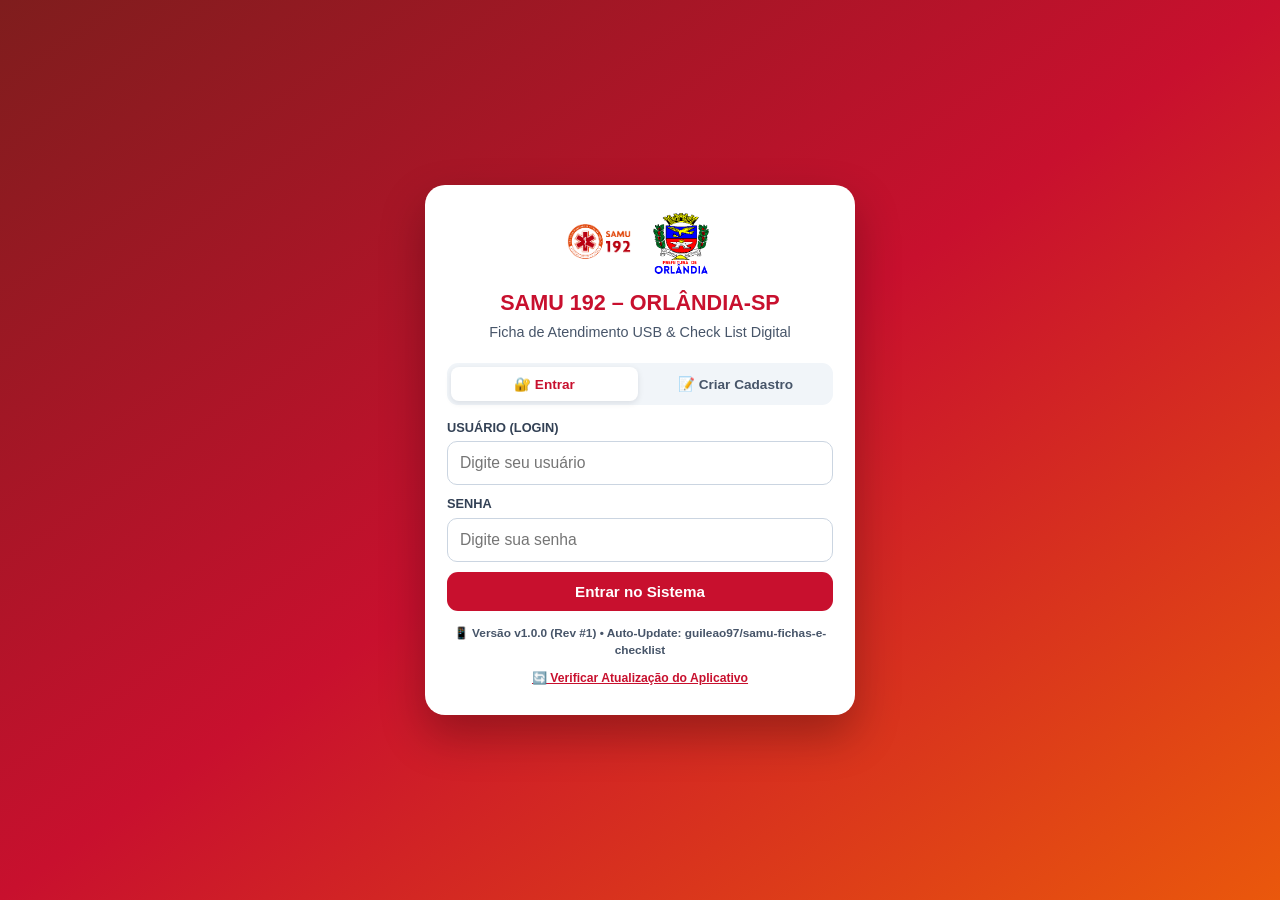
==== android-project/app/src/main/assets/www/index.html @ c596a4fa "release: SAMU 192 v1.0.3 (build 4 • ota #8)" ====
<!DOCTYPE html>
<html lang="pt-BR">
<head>
  <meta charset="UTF-8" />
  <meta name="viewport" content="width=device-width, initial-scale=1.0, viewport-fit=cover" />
  <meta name="theme-color" content="#c8102e" />
  <title>SAMU 192 – Orlândia-SP | Ficha de Atendimento & Check List</title>
  <link rel="stylesheet" href="css/styles.css" />
</head>
<body>
  <div id="toast-banner" class="toast-banner hidden"></div>

  <!-- BANNER GLOBAL DE ATUALIZAÇÃO AUTOMÁTICA DO APK VIA GITHUB (VISÍVEL NO LOGIN E DENTRO DO APP) -->
  <div id="auto-update-banner" class="hidden" style="position: sticky; top: 0; z-index: 250; background: linear-gradient(135deg, #15803d 0%, #16a34a 100%); color: #fff; padding: 10px 14px; font-size: 0.83rem; font-weight: 700; display: flex; align-items: center; justify-content: space-between; gap: 10px; flex-wrap: wrap; box-shadow: 0 4px 12px rgba(0,0,0,0.25);">
    <span id="auto-update-banner-text">🚀 Nova atualização disponível no GitHub!</span>
    <button type="button" class="btn btn-sm" id="btn-auto-update-action" style="background: #fff; color: #14532d; font-weight: 800; padding: 6px 12px;">Atualizar Agora</button>
  </div>

  <!-- ===================== TELA DE LOGIN ===================== -->
  <section id="login-screen" class="login-screen">
    <div class="login-card">
      <div class="login-logos">
        <img id="login-logo-samu" alt="SAMU 192" />
        <img id="login-logo-orlandia" alt="Prefeitura de Orlândia" />
      </div>
      <div class="login-title">
        <h1>SAMU 192 – ORLÂNDIA-SP</h1>
        <p>Ficha de Atendimento USB &amp; Check List Digital</p>
      </div>

      <div class="auth-mode-tabs">
        <button type="button" class="auth-mode-tab active" id="tab-auth-login">🔐 Entrar</button>
        <button type="button" class="auth-mode-tab" id="tab-auth-register">📝 Criar Cadastro</button>
      </div>

      <form id="login-form" autocomplete="off">
        <div class="field">
          <label for="login-user">Usuário (Login)</label>
          <input type="text" id="login-user" placeholder="Digite seu usuário" autocapitalize="none" required />
        </div>
        <div class="field">
          <label for="login-pass">Senha</label>
          <input type="password" id="login-pass" placeholder="Digite sua senha" required />
        </div>
        <button type="submit" class="btn btn-primary btn-block" id="btn-do-login">Entrar no Sistema</button>
      </form>

      <form id="register-form" class="hidden" autocomplete="off">
        <div class="field">
          <label>Sua Função no SAMU</label>
          <div class="role-pick-grid">
            <button type="button" class="role-pick-btn active" data-reg-role="enfermagem" data-reg-subrole="tecnico">🩺 Téc. Enfermagem</button>
            <button type="button" class="role-pick-btn" data-reg-role="enfermagem" data-reg-subrole="enfermeiro">👩‍⚕️ Enfermeiro(a)</button>
            <button type="button" class="role-pick-btn" data-reg-role="condutor" data-reg-subrole="condutor">🚑 Condutor Socorrista</button>
          </div>
          <input type="hidden" id="reg-role" value="enfermagem" />
          <input type="hidden" id="reg-subrole" value="tecnico" />
        </div>

        <div class="field">
          <label for="reg-name">Nome Completo (aparecerá na Ficha)</label>
          <input type="text" id="reg-name" placeholder="Ex: Ana Paula Ferreira" required />
        </div>

        <div class="grid-2">
          <div class="field">
            <label for="reg-user">Criar Login</label>
            <input type="text" id="reg-user" placeholder="Ex: ana.paula" autocapitalize="none" required />
          </div>
          <div class="field">
            <label for="reg-pass">Criar Senha</label>
            <input type="password" id="reg-pass" placeholder="Sua senha" required />
          </div>
        </div>

        <div class="field" id="reg-coren-wrap">
          <label for="reg-coren">COREN (já virá pré-preenchido nas suas fichas)</label>
          <input type="text" id="reg-coren" placeholder="Ex: COREN-SP 542.810-TE" />
        </div>

        <div class="field">
          <label for="reg-cpf">CPF</label>
          <input type="text" inputmode="numeric" id="reg-cpf" placeholder="000.000.000-00" required />
        </div>

        <button type="submit" class="btn btn-success btn-block" id="btn-do-register">📨 Enviar Cadastro p/ Aprovação do Adm</button>
        <p style="margin:8px 0 0; font-size:0.76rem; color:var(--muted); text-align:center;">
          Após enviar, o Administrador aprova na aba <strong>Aprovar</strong> do APK e seu acesso é liberado automaticamente.
        </p>
      </form>

      <div id="login-version-footer" style="margin-top: 14px; text-align: center; font-size: 0.74rem; color: var(--muted); font-weight: 700;"></div>
      <div style="margin-top: 6px; text-align: center;">
        <button type="button" id="btn-login-check-update" style="background: none; border: none; color: var(--samu-red); font-size: 0.76rem; font-weight: 800; cursor: pointer; text-decoration: underline; padding: 4px 8px;">
          🔄 Verificar Atualização do Aplicativo
        </button>
      </div>
    </div>
  </section>

  <!-- ===================== SHELL PRINCIPAL DO APP ===================== -->
  <section id="app-shell" class="app-shell hidden">
    <header class="topbar">
      <div class="topbar-brand">
        <img id="top-logo-samu" alt="SAMU" />
        <div class="topbar-user">
          <div class="topbar-user-name" id="top-user-name">Profissional</div>
          <span class="topbar-role-badge" id="top-user-role">USB</span>
        </div>
      </div>
      <div class="topbar-actions">
        <button type="button" class="sync-pill hidden" id="btn-top-crew" title="Definir ou alterar equipe do plantão">
          <span id="top-crew-text">👥 Equipe</span>
        </button>
        <button type="button" class="sync-pill" id="btn-sync-status" title="Sincronizar com Google Drive">
          <span id="sync-status-text">Offline</span>
        </button>
        <button type="button" class="btn-logout" id="btn-logout">Sair</button>
      </div>
    </header>

    <main class="main-container" id="main-view"></main>

    <nav class="bottom-nav" id="bottom-nav"></nav>
  </section>

  <!-- ===================== MODAL DE VISUALIZAÇÃO DO PDF OFICIAL ===================== -->
  <div id="pdf-preview-modal" class="preview-modal hidden">
    <div class="preview-modal-card">
      <div class="preview-header">
        <div>
          <strong id="preview-title">Visualização Oficial para Impressão / PDF</strong>
          <div id="preview-drive-status" style="font-size: 0.78rem; color: #94a3b8;">2 Páginas A4 Oficiais</div>
        </div>
        <div style="display: flex; gap: 8px; flex-wrap: wrap;">
          <button type="button" class="btn btn-whatsapp btn-sm hidden" id="btn-preview-regulacao">📲 Cabeçalho Regulação (WhatsApp)</button>
          <button type="button" class="btn btn-success btn-sm" id="btn-preview-drive">☁️ Enviar p/ Drive</button>
          <button type="button" class="btn btn-orange btn-sm" id="btn-preview-share">📤 Salvar / WhatsApp PDF</button>
          <button type="button" class="btn btn-primary btn-sm" id="btn-preview-print">🖨️ Imprimir</button>
          <button type="button" class="btn btn-secondary btn-sm" id="btn-preview-close">Fechar</button>
        </div>
      </div>
      <div class="preview-pages-scroll" id="preview-pages-container"></div>
    </div>
  </div>

  <!-- MODAL DA FOTO RECORTADA DO CABEÇALHO + HORÁRIOS P/ REGULAÇÃO MÉDICA (WHATSAPP) -->
  <div id="regulacao-photo-modal" class="modal-overlay hidden">
    <div class="preview-modal-card" style="max-width: 820px; height: auto; max-height: 92vh;">
      <div class="preview-header">
        <div>
          <strong>📲 Foto do Cabeçalho p/ Regulação Médica</strong>
          <div style="font-size: 0.78rem; color: #86efac;">Recorte frontal do início da ficha até os 8 Horários (Chamado, Saída, Chegada...)</div>
        </div>
        <div style="display: flex; gap: 7px; flex-wrap: wrap;">
          <button type="button" class="btn btn-whatsapp btn-sm" id="btn-reg-send-whatsapp">📲 Enviar no WhatsApp da Regulação</button>
          <button type="button" class="btn btn-outline btn-sm" id="btn-reg-copy-img" style="background:#fff;">📋 Copiar Foto</button>
          <button type="button" class="btn btn-orange btn-sm" id="btn-reg-download-jpg">📥 Baixar .JPG</button>
          <button type="button" class="btn btn-secondary btn-sm" id="btn-reg-close">Fechar</button>
        </div>
      </div>
      <div class="preview-pages-scroll" id="regulacao-photo-container" style="padding: 16px;"></div>
    </div>
  </div>

  <!-- MODAL DE SELEÇÃO DA EQUIPE DO PLANTÃO (ATÉ 3 INTEGRANTES + SINCRONIZAÇÃO DE FICHAS) -->
  <div id="crew-modal" class="sig-modal hidden" style="z-index: 165;">
    <div class="crew-modal-card" id="crew-modal-body"></div>
  </div>

  <script src="js/assets.js"></script>
  <script src="js/schema.js"></script>
  <script src="js/storage.js"></script>
  <script src="js/signature.js"></script>
  <script src="js/pdf-engine.js"></script>
  <script src="js/app.js"></script>
</body>
</html>
---- android-project/app/src/main/assets/www/css/styles.css ----
/* ============================================================================
 * SAMU 192 – ORLÂNDIA-SP | ESTILO MOBILE-FIRST DE ALTA LEGIBILIDADE
 * ============================================================================ */

:root {
  --samu-red: #c8102e;
  --samu-red-dark: #990b22;
  --samu-orange: #ea580c;
  --samu-orange-light: #fff7ed;
  --bg: #f1f5f9;
  --card: #ffffff;
  --text: #0f172a;
  --muted: #475569;
  --border: #cbd5e1;
  --success: #16a34a;
  --warning: #d97706;
  --blue: #2563eb;
  --radius: 14px;
  --shadow: 0 4px 14px rgba(15, 23, 42, 0.07);
}

* {
  box-sizing: border-box;
  -webkit-tap-highlight-color: transparent;
}

html, body {
  margin: 0;
  padding: 0;
  font-family: -apple-system, BlinkMacSystemFont, 'Segoe UI', Roboto, Helvetica, Arial, sans-serif;
  background: var(--bg);
  color: var(--text);
  font-size: 16px;
  line-height: 1.45;
  overscroll-behavior-y: none;
}

.hidden { display: none !important; }

/* ===================== TELA DE LOGIN ===================== */
.login-screen {
  min-height: 100vh;
  display: flex;
  align-items: center;
  justify-content: center;
  padding: 20px 16px;
  background: linear-gradient(145deg, #7f1d1d 0%, #c8102e 50%, #ea580c 100%);
}

.login-card {
  width: 100%;
  max-width: 430px;
  background: #ffffff;
  border-radius: 20px;
  padding: 26px 22px;
  box-shadow: 0 20px 45px rgba(0, 0, 0, 0.28);
}

.login-logos {
  display: flex;
  align-items: center;
  justify-content: center;
  gap: 18px;
  margin-bottom: 12px;
}

.login-logos img {
  height: 64px;
  width: auto;
  object-fit: contain;
}

.login-title {
  text-align: center;
  margin-bottom: 20px;
}

.login-title h1 {
  margin: 0;
  font-size: 1.35rem;
  color: var(--samu-red);
  font-weight: 800;
}

.login-title p {
  margin: 4px 0 0;
  font-size: 0.9rem;
  color: var(--muted);
  font-weight: 500;
}

.login-demo-box {
  margin-top: 16px;
  padding: 12px;
  background: #f8fafc;
  border: 1px dashed #cbd5e1;
  border-radius: 10px;
  font-size: 0.82rem;
  color: var(--muted);
}

.login-demo-box strong { color: var(--text); }

/* ===================== CABEÇALHO DO APP ===================== */
.app-shell {
  min-height: 100vh;
  padding-bottom: 84px;
}

.topbar {
  position: sticky;
  top: 0;
  z-index: 40;
  background: linear-gradient(90deg, var(--samu-red-dark), var(--samu-red) 65%, var(--samu-orange));
  color: #ffffff;
  padding: 10px 14px;
  display: flex;
  align-items: center;
  justify-content: space-between;
  gap: 10px;
  box-shadow: 0 3px 10px rgba(0, 0, 0, 0.16);
}

.topbar-brand {
  display: flex;
  align-items: center;
  gap: 10px;
  min-width: 0;
}

.topbar-brand img {
  width: 38px;
  height: 38px;
  border-radius: 8px;
  background: #ffffff;
  padding: 2px;
  object-fit: contain;
  flex-shrink: 0;
}

.topbar-user {
  min-width: 0;
}

.topbar-user-name {
  font-weight: 700;
  font-size: 0.95rem;
  white-space: nowrap;
  overflow: hidden;
  text-overflow: ellipsis;
}

.topbar-role-badge {
  display: inline-block;
  font-size: 0.72rem;
  font-weight: 700;
  text-transform: uppercase;
  background: rgba(255, 255, 255, 0.22);
  padding: 1px 7px;
  border-radius: 99px;
  letter-spacing: 0.4px;
}

.topbar-actions {
  display: flex;
  align-items: center;
  gap: 8px;
  flex-shrink: 0;
}

.sync-pill {
  border: none;
  background: rgba(255, 255, 255, 0.18);
  color: #fff;
  font-size: 0.76rem;
  font-weight: 700;
  padding: 6px 10px;
  border-radius: 99px;
  cursor: pointer;
  display: inline-flex;
  align-items: center;
  gap: 5px;
}

.sync-pill.pending { background: #f59e0b; color: #111827; }
.sync-pill.synced { background: rgba(22, 163, 74, 0.88); }

.btn-logout {
  border: 1px solid rgba(255, 255, 255, 0.45);
  background: transparent;
  color: #fff;
  border-radius: 9px;
  padding: 6px 10px;
  font-size: 0.8rem;
  font-weight: 700;
  cursor: pointer;
}

@media (max-width: 520px) {
  .topbar { padding: 9px 10px; gap: 6px; }
  .topbar-actions { gap: 5px; }
  .sync-pill { padding: 5px 8px; font-size: 0.72rem; }
  .btn-logout { padding: 5px 8px; font-size: 0.75rem; }
}
body.sim-phone-mode .topbar { padding: 9px 10px; gap: 6px; }
body.sim-phone-mode .topbar-actions { gap: 5px; }
body.sim-phone-mode .sync-pill { padding: 5px 8px; font-size: 0.72rem; }
body.sim-phone-mode .btn-logout { padding: 5px 8px; font-size: 0.75rem; }

/* ===================== NAVEGAÇÃO INFERIOR ===================== */
.bottom-nav {
  position: fixed;
  bottom: 0;
  left: 0;
  right: 0;
  z-index: 45;
  background: #ffffff;
  border-top: 1px solid var(--border);
  display: flex;
  justify-content: space-around;
  padding: 6px 4px calc(6px + env(safe-area-inset-bottom, 0px));
  box-shadow: 0 -4px 16px rgba(15, 23, 42, 0.08);
}

.nav-tab {
  flex: 1;
  min-width: 0;
  position: relative;
  border: none;
  background: transparent;
  color: var(--muted);
  display: flex;
  flex-direction: column;
  align-items: center;
  gap: 2px;
  padding: 5px 2px;
  font-size: 0.68rem;
  font-weight: 700;
  border-radius: 10px;
  cursor: pointer;
  white-space: nowrap;
}

.nav-tab .nav-icon { font-size: 1.18rem; line-height: 1.1; position: relative; }
.nav-tab.active {
  color: var(--samu-red);
  background: #fef2f2;
}

.nav-badge {
  position: absolute;
  top: 1px;
  right: max(6px, calc(50% - 22px));
  background: #dc2626;
  color: #fff;
  font-size: 0.64rem;
  font-weight: 900;
  min-width: 17px;
  height: 17px;
  padding: 0 4px;
  border-radius: 99px;
  display: inline-flex;
  align-items: center;
  justify-content: center;
  border: 1.5px solid #fff;
}

/* ===================== LAYOUT PRINCIPAL E CARDS ===================== */
.main-container {
  max-width: 960px;
  margin: 0 auto;
  padding: 14px 12px 32px;
}

.card {
  background: var(--card);
  border-radius: var(--radius);
  padding: 16px;
  margin-bottom: 14px;
  box-shadow: var(--shadow);
  border: 1px solid #e2e8f0;
}

.card-title {
  margin: 0 0 12px;
  font-size: 1.05rem;
  font-weight: 800;
  color: var(--samu-red-dark);
  display: flex;
  align-items: center;
  justify-content: space-between;
  flex-wrap: wrap;
  gap: 8px;
}

.section-subtitle {
  margin: 14px 0 8px;
  font-size: 0.88rem;
  font-weight: 800;
  text-transform: uppercase;
  color: var(--muted);
  letter-spacing: 0.4px;
}

/* ===================== FORMULÁRIOS E BOTÕES ===================== */
.grid-2 { display: grid; grid-template-columns: 1fr 1fr; gap: 10px; }
.grid-3 { display: grid; grid-template-columns: repeat(3, 1fr); gap: 10px; }
.grid-4 { display: grid; grid-template-columns: repeat(4, 1fr); gap: 10px; }
.grid-2-compact { display: grid; grid-template-columns: 1fr 1fr; gap: 10px; }
.grid-date-kms { display: grid; grid-template-columns: 185px 1fr 1fr; gap: 10px; }
.grid-cep-addr { display: grid; grid-template-columns: 240px 1fr 130px; gap: 10px; }
.grid-cpf-docs { display: grid; grid-template-columns: 260px 1fr 1fr; gap: 10px; }
.grid-cep-city { display: grid; grid-template-columns: 240px 1fr 1fr; gap: 10px; }
.grid-dn-age { display: grid; grid-template-columns: 1fr 1fr; gap: 10px; }
.grid-addr-num { display: grid; grid-template-columns: 1fr 140px; gap: 10px; }
.grid-burns-footer { display: grid; grid-template-columns: 1fr 1fr auto; gap: 10px; align-items: end; width: 100%; }
.grid-vitals { display: grid; grid-template-columns: repeat(3, 1fr); gap: 10px; }
.grid-abast { display: grid; grid-template-columns: repeat(3, 1fr); gap: 10px; }
.grid-enf-header { display: grid; grid-template-columns: 175px 160px 1fr 190px; gap: 10px; }

/* Celulares reais (<= 680px) E modo celular do simulador PC (430px) */
@media (max-width: 680px) {
  .grid-2, .grid-3, .grid-4, .grid-enf-header, .grid-2-mobile-1 { grid-template-columns: 1fr; }
  .grid-date-kms, .grid-cpf-docs, .grid-cep-city, .grid-abast, .grid-vitals, .grid-burns-footer { grid-template-columns: 1fr 1fr; }
  .grid-cep-addr, .grid-addr-num { grid-template-columns: 1fr 112px; }
  .grid-dn-age { grid-template-columns: 1.35fr 0.85fr; }
  .field-full-phone { grid-column: 1 / -1; }
}

body.sim-phone-mode .grid-2,
body.sim-phone-mode .grid-3,
body.sim-phone-mode .grid-4,
body.sim-phone-mode .grid-enf-header,
body.sim-phone-mode .grid-2-mobile-1 {
  grid-template-columns: 1fr;
}
body.sim-phone-mode .grid-date-kms,
body.sim-phone-mode .grid-cpf-docs,
body.sim-phone-mode .grid-cep-city,
body.sim-phone-mode .grid-abast,
body.sim-phone-mode .grid-vitals,
body.sim-phone-mode .grid-burns-footer {
  grid-template-columns: 1fr 1fr;
}
body.sim-phone-mode .grid-cep-addr,
body.sim-phone-mode .grid-addr-num {
  grid-template-columns: 1fr 112px;
}
body.sim-phone-mode .grid-dn-age {
  grid-template-columns: 1.35fr 0.85fr;
}
body.sim-phone-mode .field-full-phone {
  grid-column: 1 / -1;
}

@media (max-width: 350px) {
  .grid-2-compact, .grid-date-kms, .grid-cpf-docs, .grid-cep-city,
  .grid-cep-addr, .grid-addr-num, .grid-dn-age, .grid-burns-footer,
  .grid-vitals, .grid-abast {
    grid-template-columns: 1fr;
  }
}

.field {
  display: flex;
  flex-direction: column;
  gap: 4px;
  margin-bottom: 10px;
  min-width: 0;
}

.field > label {
  margin-bottom: auto;
}

.field label {
  font-size: 0.8rem;
  font-weight: 700;
  color: #334155;
  text-transform: uppercase;
}

.field input, .field select, .field textarea {
  width: 100%;
  min-width: 0;
  padding: 11px 12px;
  border: 1.5px solid var(--border);
  border-radius: 10px;
  font-size: 0.98rem;
  font-family: inherit;
  color: var(--text);
  background: #ffffff;
  transition: border-color 0.15s;
}

.field input, .field select {
  min-height: 44px;
}

.field input:focus, .field select:focus, .field textarea:focus {
  outline: none;
  border-color: var(--samu-red);
  box-shadow: 0 0 0 3px rgba(200, 16, 46, 0.12);
}

.btn {
  display: inline-flex;
  align-items: center;
  justify-content: center;
  gap: 7px;
  padding: 11px 16px;
  border-radius: 11px;
  font-size: 0.95rem;
  font-weight: 700;
  border: none;
  cursor: pointer;
  transition: transform 0.08s, opacity 0.15s;
}

.btn:active { transform: scale(0.98); }
.btn-block { width: 100%; }
.btn-sm { padding: 7px 11px; font-size: 0.82rem; border-radius: 8px; }
.btn-primary { background: var(--samu-red); color: #ffffff; }
.btn-orange { background: var(--samu-orange); color: #ffffff; }
.btn-success { background: var(--success); color: #ffffff; }
.btn-secondary { background: #e2e8f0; color: #1e293b; }
.btn-outline { background: #ffffff; color: var(--text); border: 1.5px solid var(--border); }

/* ===================== NAVEGAÇÃO POR ETAPAS DA FICHA (ROLAGEM HORIZONTAL) ===================== */
.step-pills-bar {
  display: flex;
  align-items: center;
  gap: 5px;
  width: 100%;
  max-width: 100%;
  margin-bottom: 12px;
}

.step-scroll-btn {
  flex-shrink: 0;
  width: 30px;
  height: 36px;
  border-radius: 10px;
  border: 1.5px solid var(--border);
  background: #ffffff;
  color: var(--samu-red-dark);
  font-size: 1.25rem;
  font-weight: 900;
  line-height: 1;
  display: inline-flex;
  align-items: center;
  justify-content: center;
  cursor: pointer;
  padding: 0;
  box-shadow: 0 1px 4px rgba(15, 23, 42, 0.06);
  user-select: none;
}

.step-scroll-btn:active {
  transform: scale(0.95);
}

.step-scroll-btn:disabled {
  opacity: 0.3;
  cursor: default;
}

.step-scroll-btn.hidden-arrow {
  display: none;
}

.step-pills {
  flex: 1;
  min-width: 0;
  width: 100%;
  display: flex;
  flex-wrap: nowrap;
  gap: 6px;
  overflow-x: auto;
  overflow-y: hidden;
  -webkit-overflow-scrolling: touch;
  touch-action: pan-x pan-y;
  overscroll-behavior-x: contain;
  padding: 2px 2px 7px;
  scrollbar-width: thin;
  scrollbar-color: #94a3b8 #e2e8f0;
  cursor: grab;
}

.step-pills.dragging {
  cursor: grabbing;
}

.step-pills::-webkit-scrollbar {
  height: 5px;
  display: block;
}

.step-pills::-webkit-scrollbar-track {
  background: #e2e8f0;
  border-radius: 99px;
}

.step-pills::-webkit-scrollbar-thumb {
  background: #94a3b8;
  border-radius: 99px;
}

.step-pills::-webkit-scrollbar-thumb:hover {
  background: var(--samu-red);
}

.step-pill {
  flex-shrink: 0;
  white-space: nowrap;
  border: 1.5px solid var(--border);
  background: #ffffff;
  color: var(--muted);
  font-weight: 700;
  font-size: 0.82rem;
  padding: 8px 13px;
  border-radius: 99px;
  cursor: pointer;
  touch-action: pan-x pan-y;
  user-select: none;
}

.step-pill.active {
  background: var(--samu-red);
  border-color: var(--samu-red);
  color: #ffffff;
}

/* ===================== CHIPS SELECIONÁVEIS & RISCO ===================== */
.chips-wrap {
  display: flex;
  flex-wrap: wrap;
  gap: 8px;
}

.chip-btn {
  border: 1.5px solid var(--border);
  background: #f8fafc;
  color: var(--text);
  padding: 9px 13px;
  border-radius: 10px;
  font-size: 0.86rem;
  font-weight: 700;
  cursor: pointer;
  user-select: none;
}

.chip-btn.selected {
  background: #fef2f2;
  border-color: var(--samu-red);
  color: var(--samu-red-dark);
  box-shadow: inset 0 0 0 1px var(--samu-red);
}

.risk-grid {
  display: grid;
  grid-template-columns: repeat(4, 1fr);
  gap: 8px;
}
@media (max-width: 680px) {
  .risk-grid { grid-template-columns: 1fr 1fr; }
}
body.sim-phone-mode .risk-grid {
  grid-template-columns: 1fr 1fr;
}

.risk-btn {
  padding: 12px 8px;
  border-radius: 11px;
  border: 2px solid var(--border);
  background: #fff;
  font-weight: 800;
  font-size: 0.9rem;
  cursor: pointer;
  text-align: center;
}

/* ===================== HORÁRIOS COM BOTÃO AGORA ===================== */
.time-grid {
  display: grid;
  grid-template-columns: repeat(2, 1fr);
  gap: 10px;
}
@media (min-width: 820px) {
  body:not(.sim-phone-mode) .time-grid { grid-template-columns: repeat(4, 1fr); }
}
@media (max-width: 340px) {
  .time-grid { grid-template-columns: 1fr; }
}

.time-card {
  border: 1.5px solid #e2e8f0;
  border-radius: 12px;
  padding: 10px;
  background: #f8fafc;
  display: flex;
  flex-direction: column;
}

.time-card label {
  display: block;
  font-size: 0.75rem;
  font-weight: 800;
  color: #334155;
  margin-bottom: auto;
  padding-bottom: 6px;
}

.time-input-row {
  display: flex;
  gap: 6px;
}

.time-input-row input {
  flex: 1;
  min-width: 0;
  min-height: 42px;
  padding: 8px 10px;
  font-size: 1.02rem;
  font-weight: 800;
  text-align: center;
  border: 1.5px solid var(--border);
  border-radius: 8px;
  background: #ffffff;
}

.btn-now {
  background: var(--samu-orange);
  color: #fff;
  border: none;
  border-radius: 8px;
  padding: 7px 10px;
  min-height: 36px;
  font-weight: 800;
  font-size: 0.78rem;
  cursor: pointer;
  white-space: nowrap;
  display: inline-flex;
  align-items: center;
  justify-content: center;
}

@media (max-width: 680px) {
  .time-input-row { flex-direction: column; }
  .time-input-row input { width: 100%; }
  .btn-now { width: 100%; }
}
body.sim-phone-mode .time-input-row {
  flex-direction: column;
}
body.sim-phone-mode .time-input-row input {
  width: 100%;
}
body.sim-phone-mode .btn-now {
  width: 100%;
}

/* ===================== BONECO INTERATIVO REGRA DOS 9 ===================== */
.burn-interactive-box {
  display: flex;
  flex-direction: column;
  align-items: center;
  gap: 10px;
  background: #fff;
  border: 1.5px solid var(--border);
  border-radius: 12px;
  padding: 12px;
}

.burn-stage {
  position: relative;
  width: 270px;
  max-width: 100%;
  height: 330px;
  user-select: none;
}

.burn-stage img {
  width: 100%;
  height: 100%;
  object-fit: fill;
  pointer-events: none;
}

.burn-zone-btn {
  position: absolute;
  transform: translate(-50%, -50%);
  border: 1.5px dashed rgba(220, 38, 38, 0.45);
  background: rgba(254, 226, 226, 0.18);
  border-radius: 50%;
  cursor: pointer;
  padding: 0;
}

.burn-zone-btn.active {
  background: rgba(220, 38, 38, 0.48);
  border: 2px solid #b91c1c;
  box-shadow: 0 0 8px rgba(220, 38, 38, 0.5);
}

/* ===================== PUPILAS E SIM/NÃO ===================== */
.yn-row {
  display: flex;
  align-items: center;
  justify-content: space-between;
  padding: 8px 10px;
  background: #f8fafc;
  border-radius: 10px;
  margin-bottom: 8px;
  border: 1px solid #e2e8f0;
}

.yn-row span { font-weight: 700; font-size: 0.9rem; }
.yn-btns { display: flex; gap: 6px; }
.yn-btn {
  padding: 7px 16px;
  border-radius: 8px;
  border: 1.5px solid var(--border);
  background: #fff;
  font-weight: 800;
  cursor: pointer;
}
.yn-btn.active-yes { background: #dcfce7; border-color: #16a34a; color: #14532d; }
.yn-btn.active-no { background: #fee2e2; border-color: #dc2626; color: #7f1d1d; }

.pupil-selector {
  display: grid;
  grid-template-columns: repeat(3, 1fr);
  gap: 8px;
  margin: 8px 0;
}

.pupil-card {
  border: 1.5px solid var(--border);
  border-radius: 10px;
  padding: 6px;
  text-align: center;
  background: #fff;
  cursor: pointer;
}

.pupil-card.selected {
  border-color: var(--samu-red);
  background: #fef2f2;
  box-shadow: inset 0 0 0 1px var(--samu-red);
}

.pupil-card img {
  height: 34px;
  width: 72px;
  max-width: 100%;
  object-fit: cover;
  object-position: left center;
}

.pupil-card small {
  display: block;
  font-size: 0.74rem;
  font-weight: 700;
  color: var(--muted);
}

/* ===================== QUADROS DE ASSINATURA NO FORM ===================== */
.sig-preview-box {
  border: 2px dashed #94a3b8;
  border-radius: 12px;
  background: #f8fafc;
  min-height: 96px;
  display: flex;
  flex-direction: column;
  align-items: center;
  justify-content: center;
  padding: 10px;
  cursor: pointer;
  text-align: center;
  margin-top: 6px;
}

.sig-preview-box.signed {
  border-style: solid;
  border-color: var(--success);
  background: #ffffff;
}

.sig-preview-box img {
  max-height: 76px;
  max-width: 100%;
  object-fit: contain;
}

.sig-preview-box span {
  font-size: 0.85rem;
  font-weight: 700;
  color: var(--samu-red);
}

/* ===================== MODAL DE ASSINATURA NA TELA ===================== */
.sig-modal, .preview-modal, .modal-overlay {
  position: fixed;
  inset: 0;
  z-index: 100;
  background: rgba(15, 23, 42, 0.78);
  display: flex;
  align-items: center;
  justify-content: center;
  padding: 12px;
}

.sig-modal-card {
  background: #ffffff;
  width: 100%;
  max-width: 680px;
  border-radius: 18px;
  padding: 16px;
  display: flex;
  flex-direction: column;
  gap: 12px;
}

.sig-modal-header {
  display: flex;
  justify-content: space-between;
  align-items: flex-start;
}
.sig-modal-header h3 { margin: 0; font-size: 1.1rem; color: var(--samu-red-dark); }
.sig-modal-header p { margin: 2px 0 0; font-size: 0.84rem; color: var(--muted); }

.btn-icon-close {
  border: none;
  background: #f1f5f9;
  width: 36px;
  height: 36px;
  border-radius: 50%;
  font-size: 1.4rem;
  line-height: 1;
  cursor: pointer;
}

.sig-canvas-wrap {
  position: relative;
  width: 100%;
  height: 240px;
  border: 2px solid #94a3b8;
  border-radius: 12px;
  background: #ffffff;
  overflow: hidden;
  touch-action: none;
}

.sig-baseline {
  position: absolute;
  left: 24px;
  right: 24px;
  bottom: 42px;
  border-bottom: 1.5px dashed #cbd5e1;
  text-align: center;
  pointer-events: none;
}

.sig-baseline span {
  font-size: 0.72rem;
  color: #94a3b8;
  background: #fff;
  padding: 0 8px;
  position: relative;
  top: 9px;
}

.sig-personal-row {
  display: flex;
  flex-wrap: wrap;
  align-items: center;
  justify-content: space-between;
  gap: 8px;
  font-size: 0.83rem;
}

.sig-save-default-lbl {
  display: inline-flex;
  align-items: center;
  gap: 6px;
  cursor: pointer;
}

.sig-modal-footer {
  display: flex;
  justify-content: space-between;
  gap: 8px;
  flex-wrap: wrap;
}

.sig-footer-right { display: flex; gap: 8px; flex-wrap: wrap; justify-content: flex-end; }

/* ===================== CHECK LIST CONDUTOR & DIAGRAMA VIATURA ===================== */
.check-item-row {
  display: flex;
  align-items: center;
  justify-content: space-between;
  flex-wrap: wrap;
  gap: 6px 10px;
  padding: 9px 10px;
  border-bottom: 1px solid #e2e8f0;
}
.check-item-row:last-child { border-bottom: none; }

.check-item-info {
  min-width: 0;
  flex: 1 1 180px;
}
.check-item-qty {
  display: inline-block;
  background: #e2e8f0;
  color: #1e293b;
  font-weight: 800;
  font-size: 0.75rem;
  padding: 2px 6px;
  border-radius: 6px;
  margin-right: 6px;
}
.check-item-name { font-weight: 700; font-size: 0.9rem; }

.code-pills {
  display: flex;
  gap: 5px;
  flex-shrink: 0;
  flex-wrap: wrap;
  margin-left: auto;
  justify-content: flex-end;
}

.code-pill {
  border: 1.5px solid var(--border);
  background: #fff;
  border-radius: 7px;
  padding: 6px 8px;
  font-size: 0.78rem;
  font-weight: 800;
  cursor: pointer;
}
.code-pill.active-OK { background: #dcfce7; border-color: #16a34a; color: #14532d; }
.code-pill.active-warn { background: #fee2e2; border-color: #dc2626; color: #991b1b; }

.amb-damage-stage {
  position: relative;
  width: 100%;
  max-width: 440px;
  margin: 0 auto;
  border: 1.5px solid var(--border);
  border-radius: 12px;
  overflow: hidden;
  background: #fff;
  cursor: crosshair;
}

.amb-damage-stage img {
  width: 100%;
  display: block;
  pointer-events: none;
}

.amb-pin {
  position: absolute;
  transform: translate(-50%, -50%);
  width: 26px;
  height: 26px;
  border-radius: 50%;
  background: #dc2626;
  color: #fff;
  border: 2px solid #fff;
  font-weight: 800;
  font-size: 0.78rem;
  display: flex;
  align-items: center;
  justify-content: center;
  box-shadow: 0 2px 6px rgba(0, 0, 0, 0.35);
  cursor: pointer;
}

/* ===================== HISTÓRICO E BUSCA DE PACIENTES ===================== */
.search-bar-box {
  position: relative;
  margin-bottom: 12px;
}

.search-bar-box input {
  width: 100%;
  padding: 13px 16px 13px 40px;
  border-radius: 12px;
  border: 2px solid var(--border);
  font-size: 1rem;
  font-weight: 600;
  background: #ffffff;
}

.search-bar-box input:focus {
  outline: none;
  border-color: var(--samu-red);
}

.search-bar-icon {
  position: absolute;
  left: 13px;
  top: 50%;
  transform: translateY(-50%);
  font-size: 1.1rem;
}

.history-card {
  background: #ffffff;
  border-radius: 13px;
  padding: 14px;
  margin-bottom: 10px;
  border: 1px solid #e2e8f0;
  box-shadow: var(--shadow);
}

.history-top {
  display: flex;
  justify-content: space-between;
  align-items: flex-start;
  gap: 8px;
  margin-bottom: 6px;
}

.type-badge {
  display: inline-block;
  font-size: 0.72rem;
  font-weight: 800;
  padding: 3px 8px;
  border-radius: 6px;
  text-transform: uppercase;
}
.type-ficha { background: #fee2e2; color: #991b1b; }
.type-condutor { background: #ffedd5; color: #9a3412; }
.type-enfermagem { background: #dcfce7; color: #166534; }

.status-tag {
  font-size: 0.74rem;
  font-weight: 700;
  padding: 2px 8px;
  border-radius: 99px;
}
.status-synced { background: #dcfce7; color: #15803d; }
.status-pending { background: #fef3c7; color: #b45309; }
.status-draft { background: #ede9fe; color: #6d28d9; border: 1px solid #c4b5fd; }

/* ===================== BARRA FIXA DE ACESSO FÁCIL A RASCUNHOS ===================== */
.quick-draft-bar {
  position: sticky;
  top: 56px;
  z-index: 45;
  background: linear-gradient(135deg, #1e293b 0%, #0f172a 100%);
  color: #fff;
  border-radius: 12px;
  padding: 8px 10px;
  margin-bottom: 10px;
  display: flex;
  align-items: center;
  justify-content: space-between;
  gap: 6px;
  flex-wrap: wrap;
  box-shadow: 0 4px 14px rgba(15, 23, 42, 0.22);
}

.quick-draft-btns {
  display: flex;
  align-items: center;
  gap: 6px;
  flex-wrap: wrap;
  width: 100%;
}

.btn-draft-save {
  background: #f59e0b;
  color: #111827;
  border: none;
  border-radius: 9px;
  padding: 8px 11px;
  font-size: 0.8rem;
  font-weight: 800;
  cursor: pointer;
  flex: 1;
  min-width: 128px;
  display: inline-flex;
  align-items: center;
  justify-content: center;
  gap: 5px;
}
.btn-draft-save:active { transform: scale(0.98); }

.btn-draft-new {
  background: #2563eb;
  color: #fff;
  border: none;
  border-radius: 9px;
  padding: 8px 11px;
  font-size: 0.8rem;
  font-weight: 800;
  cursor: pointer;
  flex: 1;
  min-width: 132px;
  display: inline-flex;
  align-items: center;
  justify-content: center;
  gap: 5px;
}
.btn-draft-new:active { transform: scale(0.98); }

.btn-draft-list {
  background: rgba(255, 255, 255, 0.14);
  color: #fff;
  border: 1px solid rgba(255, 255, 255, 0.28);
  border-radius: 9px;
  padding: 8px 10px;
  font-size: 0.79rem;
  font-weight: 800;
  cursor: pointer;
  display: inline-flex;
  align-items: center;
  justify-content: center;
  gap: 5px;
  white-space: nowrap;
}

.draft-count-badge {
  background: #ef4444;
  color: #fff;
  font-size: 0.72rem;
  font-weight: 900;
  padding: 1px 6px;
  border-radius: 99px;
}

/* ===================== LINHA INPUT + BOTÃO BUSCAR CEP / CPF ===================== */
.input-action-row {
  display: flex;
  gap: 8px;
  align-items: stretch;
  flex-wrap: wrap;
  width: 100%;
}
.input-action-row input {
  flex: 1 1 135px;
  min-width: 135px;
}
.btn-lookup {
  background: #0f172a;
  color: #fff;
  border: none;
  border-radius: 10px;
  padding: 0 13px;
  min-height: 44px;
  font-size: 0.8rem;
  font-weight: 800;
  cursor: pointer;
  white-space: nowrap;
  display: inline-flex;
  align-items: center;
  justify-content: center;
  gap: 4px;
}
.btn-lookup:disabled {
  opacity: 0.55;
  cursor: wait;
}

.field-hint {
  font-size: 0.73rem;
  margin-top: 3px;
  font-weight: 700;
}
.field-hint:empty {
  display: none;
}
.hint-ok { color: #15803d; }
.hint-warn { color: #b45309; }
.hint-err { color: #dc2626; }

/* ===================== CAIXA DE SELEÇÃO (MEDICAMENTOS E ALERGIAS) ===================== */
.select-box-wrap {
  border: 1.5px solid var(--border);
  border-radius: 11px;
  background: #ffffff;
  margin-bottom: 9px;
  overflow: hidden;
  transition: border-color 0.15s, box-shadow 0.15s;
}

.select-box-wrap.is-open {
  border-color: var(--samu-red);
  box-shadow: 0 0 0 3px rgba(200, 16, 46, 0.12);
}

.select-box-trigger {
  width: 100%;
  border: none;
  background: #ffffff;
  padding: 11px 13px;
  display: flex;
  align-items: center;
  justify-content: space-between;
  gap: 10px;
  cursor: pointer;
  text-align: left;
  font-family: inherit;
  font-size: 0.94rem;
  color: var(--text);
}

.select-box-trigger:active {
  background: #f8fafc;
}

.select-box-summary {
  flex: 1;
  min-width: 0;
  white-space: nowrap;
  overflow: hidden;
  text-overflow: ellipsis;
  font-weight: 700;
}

.select-box-summary.is-placeholder {
  color: #64748b;
  font-weight: 600;
}

.select-box-summary.is-nega {
  color: #0f172a;
  font-weight: 800;
}

.select-box-summary.is-has-items {
  color: var(--samu-red-dark);
  font-weight: 800;
}

.select-box-chevron {
  flex-shrink: 0;
  font-size: 0.82rem;
  font-weight: 900;
  color: #475569;
  background: #f1f5f9;
  padding: 4px 8px;
  border-radius: 7px;
  transition: transform 0.15s;
}

.select-box-wrap.is-open .select-box-chevron {
  background: #fef2f2;
  color: var(--samu-red);
}

.select-box-tags {
  display: flex;
  flex-wrap: wrap;
  gap: 5px;
  padding: 0 12px 10px;
  background: #ffffff;
}

.select-box-tags:empty {
  display: none;
}

.select-box-tag {
  display: inline-flex;
  align-items: center;
  gap: 5px;
  background: #fef2f2;
  border: 1px solid #fecaca;
  color: var(--samu-red-dark);
  font-size: 0.77rem;
  font-weight: 800;
  padding: 3px 8px;
  border-radius: 99px;
}

.select-box-tag button {
  border: none;
  background: transparent;
  color: #dc2626;
  font-weight: 900;
  font-size: 0.9rem;
  line-height: 1;
  padding: 0 1px;
  cursor: pointer;
}

.select-box-panel {
  border-top: 1.5px solid #e2e8f0;
  background: #f8fafc;
}

.select-box-panel-top {
  display: flex;
  align-items: center;
  gap: 6px;
  padding: 8px 10px;
  border-bottom: 1px solid #e2e8f0;
  background: #f1f5f9;
}

.select-box-search {
  flex: 1;
  min-width: 0;
  padding: 7px 10px;
  border: 1.5px solid #cbd5e1;
  border-radius: 8px;
  font-size: 0.85rem;
  font-family: inherit;
  background: #ffffff;
}

.select-box-search:focus {
  outline: none;
  border-color: var(--samu-red);
}

.select-box-done-btn {
  flex-shrink: 0;
  border: none;
  background: var(--samu-red);
  color: #ffffff;
  font-size: 0.78rem;
  font-weight: 800;
  padding: 8px 11px;
  border-radius: 8px;
  cursor: pointer;
  white-space: nowrap;
}

.select-box-list {
  max-height: 220px;
  overflow-y: auto;
  -webkit-overflow-scrolling: touch;
  padding: 4px 6px;
}

.select-box-option {
  display: flex;
  align-items: center;
  gap: 9px;
  width: 100%;
  border: none;
  background: transparent;
  padding: 9px 10px;
  border-radius: 8px;
  cursor: pointer;
  text-align: left;
  font-family: inherit;
  font-size: 0.88rem;
  font-weight: 700;
  color: var(--text);
  border-bottom: 1px solid #eef2f7;
}

.select-box-option:last-child {
  border-bottom: none;
}

.select-box-option:hover,
.select-box-option:active {
  background: #eef2ff;
}

.select-box-option.is-selected {
  background: #fef2f2;
  color: var(--samu-red-dark);
}

.select-box-option.is-nega-opt {
  font-weight: 800;
  background: #f1f5f9;
  margin-bottom: 3px;
}

.select-box-option.is-nega-opt.is-selected {
  background: #0f172a;
  color: #ffffff;
}

.select-box-check {
  width: 19px;
  height: 19px;
  border-radius: 5px;
  border: 2px solid #94a3b8;
  background: #ffffff;
  display: inline-flex;
  align-items: center;
  justify-content: center;
  font-size: 0.76rem;
  font-weight: 900;
  color: transparent;
  flex-shrink: 0;
}

.select-box-option.is-selected .select-box-check {
  background: var(--samu-red);
  border-color: var(--samu-red);
  color: #ffffff;
}

.select-box-option.is-nega-opt.is-selected .select-box-check {
  background: #16a34a;
  border-color: #16a34a;
  color: #ffffff;
}

.history-title {
  margin: 4px 0;
  font-size: 1.05rem;
  font-weight: 800;
  color: var(--text);
}

.history-meta {
  font-size: 0.83rem;
  color: var(--muted);
  margin-bottom: 10px;
}

.history-actions {
  display: flex;
  flex-wrap: wrap;
  gap: 7px;
}

/* ===================== MODAL DE VISUALIZAÇÃO DO PDF A4 ===================== */
.preview-modal-card {
  background: #1e293b;
  color: #fff;
  width: 100%;
  max-width: 920px;
  height: 92vh;
  border-radius: 16px;
  display: flex;
  flex-direction: column;
  overflow: hidden;
}

.preview-header {
  padding: 12px 16px;
  background: #0f172a;
  display: flex;
  align-items: center;
  justify-content: space-between;
  gap: 10px;
  flex-wrap: wrap;
}

.preview-pages-scroll {
  flex: 1;
  overflow-y: auto;
  padding: 16px;
  display: flex;
  flex-direction: column;
  align-items: center;
  gap: 18px;
}

.preview-pages-scroll img {
  width: 100%;
  max-width: 780px;
  background: #fff;
  border-radius: 4px;
  box-shadow: 0 8px 25px rgba(0, 0, 0, 0.45);
}

.sticky-form-actions {
  display: flex;
  flex-wrap: wrap;
  gap: 10px;
  margin-top: 16px;
}
.sticky-form-actions .btn { flex: 1; min-width: 180px; }

.toast-banner {
  position: fixed;
  top: 66px;
  left: 50%;
  transform: translateX(-50%);
  z-index: 120;
  background: #0f172a;
  color: #fff;
  padding: 10px 18px;
  border-radius: 99px;
  font-size: 0.88rem;
  font-weight: 700;
  box-shadow: 0 8px 24px rgba(0, 0, 0, 0.28);
}

/* ===================== ABAS ENTRAR / CRIAR CADASTRO ===================== */
.auth-mode-tabs {
  display: flex;
  background: #f1f5f9;
  padding: 4px;
  border-radius: 11px;
  margin-bottom: 14px;
  gap: 4px;
}
.auth-mode-tab {
  flex: 1;
  border: none;
  background: transparent;
  color: #475569;
  padding: 9px 10px;
  border-radius: 8px;
  font-size: 0.85rem;
  font-weight: 800;
  cursor: pointer;
}
.auth-mode-tab.active {
  background: #ffffff;
  color: var(--samu-red);
  box-shadow: 0 2px 6px rgba(15, 23, 42, 0.1);
}

.role-pick-grid {
  display: grid;
  grid-template-columns: repeat(auto-fit, minmax(105px, 1fr));
  gap: 8px;
}
.role-pick-btn {
  border: 2px solid #cbd5e1;
  background: #f8fafc;
  color: #334155;
  border-radius: 10px;
  padding: 9px 8px;
  font-size: 0.79rem;
  font-weight: 800;
  cursor: pointer;
  text-align: center;
}
.role-pick-btn.active {
  border-color: var(--samu-red);
  background: #fef2f2;
  color: var(--samu-red-dark);
}

/* ===================== RECEBEDORES SALVOS DO HOSPITAL & APROVAÇÕES ===================== */
.receiver-saved-box {
  background: #f8fafc;
  border: 1.5px dashed #cbd5e1;
  border-radius: 10px;
  padding: 9px 10px;
  margin-top: 8px;
  margin-bottom: 10px;
}

.receiver-chip-wrap {
  display: flex;
  flex-wrap: wrap;
  gap: 6px;
  margin-top: 6px;
}

.receiver-chip {
  display: inline-flex;
  align-items: center;
  gap: 5px;
  background: #ffffff;
  border: 1.5px solid #94a3b8;
  color: #0f172a;
  border-radius: 99px;
  padding: 5px 10px;
  font-size: 0.78rem;
  font-weight: 800;
  cursor: pointer;
}
.receiver-chip.active {
  background: #0f172a;
  border-color: #0f172a;
  color: #ffffff;
}
.receiver-chip-del {
  background: none;
  border: none;
  color: #ef4444;
  font-weight: 900;
  font-size: 0.85rem;
  padding: 0 2px;
  cursor: pointer;
  line-height: 1;
}

.approval-card {
  border: 2px solid #fbbf24;
  background: #fffbeb;
  border-radius: 12px;
  padding: 12px;
  margin-bottom: 10px;
}
.approval-card-header {
  display: flex;
  justify-content: space-between;
  align-items: center;
  gap: 8px;
  flex-wrap: wrap;
  margin-bottom: 6px;
}

/* ===================== BOTÃO WHATSAPP REGULAÇÃO MÉDICA ===================== */
.btn-whatsapp {
  background: linear-gradient(135deg, #128c7e 0%, #25d366 100%);
  color: #ffffff;
  border: none;
  font-weight: 800;
  box-shadow: 0 3px 10px rgba(18, 140, 126, 0.28);
}
.btn-whatsapp:active {
  transform: scale(0.98);
}

.btn-draft-whatsapp {
  background: linear-gradient(135deg, #128c7e 0%, #16a34a 100%);
  color: #ffffff;
  border: 1px solid rgba(255, 255, 255, 0.28);
  border-radius: 9px;
  padding: 8px 10px;
  font-size: 0.79rem;
  font-weight: 800;
  cursor: pointer;
  flex: 1;
  min-width: 155px;
  display: inline-flex;
  align-items: center;
  justify-content: center;
  gap: 5px;
  white-space: nowrap;
}
.btn-draft-whatsapp:active {
  transform: scale(0.98);
}

.regulacao-callout {
  margin-top: 14px;
  padding: 12px 14px;
  border-radius: 12px;
  background: #f0fdf4;
  border: 2px solid #22c55e;
  display: flex;
  flex-direction: column;
  gap: 8px;
}

/* ===================== VALIDAÇÃO OBRIGATÓRIA DOS CHECK LISTS ===================== */
.checklist-validation-banner {
  background: #fef2f2;
  border: 2px solid #dc2626;
  color: #991b1b;
  border-radius: 12px;
  padding: 12px 14px;
  margin-bottom: 12px;
  font-size: 0.85rem;
  box-shadow: 0 3px 10px rgba(220, 38, 38, 0.12);
}

.checklist-validation-banner strong {
  display: block;
  font-size: 0.92rem;
  margin-bottom: 4px;
  color: #7f1d1d;
}

.checklist-validation-banner ul {
  margin: 4px 0 0;
  padding-left: 18px;
}

.checklist-validation-banner li {
  margin-bottom: 2px;
  font-weight: 700;
}

.field.field-invalid label {
  color: #b91c1c;
}

.field.field-invalid input,
.field.field-invalid select,
.field.field-invalid textarea {
  border-color: #dc2626 !important;
  background: #fff5f5 !important;
  box-shadow: 0 0 0 3px rgba(220, 38, 38, 0.14);
}

.check-item-row.item-invalid {
  background: #fef2f2;
  border-left: 4px solid #dc2626;
  border-radius: 7px;
  padding-left: 8px;
}

.check-item-row.item-invalid .check-item-name {
  color: #991b1b;
}

.sig-preview-box.sig-invalid {
  border-color: #dc2626 !important;
  background: #fef2f2 !important;
  box-shadow: 0 0 0 3px rgba(220, 38, 38, 0.12);
}

.step-pill.pill-incomplete:not(.active) {
  border-color: #dc2626;
  color: #b91c1c;
  background: #fef2f2;
}

.btn-quick-fill {
  border: 1px solid #cbd5e1;
  background: #f1f5f9;
  color: #0f172a;
  font-size: 0.72rem;
  font-weight: 800;
  padding: 2px 8px;
  border-radius: 99px;
  cursor: pointer;
}

.btn-quick-fill:hover,
.btn-quick-fill:active {
  background: #dcfce7;
  border-color: #16a34a;
  color: #14532d;
}

/* ===================== EQUIPE DO PLANTÃO & SINCRONIZAÇÃO DE FICHAS ===================== */
.crew-sync-bar {
  background: linear-gradient(135deg, #f0fdf4 0%, #ecfdf5 100%);
  border: 1.5px solid #86efac;
  border-radius: 12px;
  padding: 10px 12px;
  margin-bottom: 10px;
  display: flex;
  align-items: center;
  justify-content: space-between;
  gap: 8px;
  flex-wrap: wrap;
}

.crew-sync-bar.unpaired {
  background: #fffbeb;
  border-color: #fcd34d;
}

.crew-sync-info {
  display: flex;
  flex-direction: column;
  gap: 2px;
  min-width: 0;
  flex: 1;
}

.crew-sync-title {
  font-size: 0.83rem;
  font-weight: 800;
  color: #14532d;
}

.crew-sync-bar.unpaired .crew-sync-title {
  color: #92400e;
}

.crew-sync-sub {
  font-size: 0.74rem;
  color: #15803d;
  font-weight: 600;
}

.crew-sync-bar.unpaired .crew-sync-sub {
  color: #b45309;
}

.crew-sync-actions {
  display: flex;
  gap: 6px;
  flex-wrap: wrap;
}

.crew-modal-card {
  width: 100%;
  max-width: 480px;
  max-height: 90vh;
  overflow-y: auto;
  background: #ffffff;
  border-radius: 16px;
  padding: 18px;
  box-shadow: 0 20px 45px rgba(0, 0, 0, 0.35);
}

.crew-self-badge {
  background: #fef2f2;
  border: 1.5px solid #fecaca;
  border-radius: 10px;
  padding: 9px 12px;
  margin-bottom: 10px;
  font-size: 0.82rem;
  color: #7f1d1d;
}

.crew-option-list {
  display: flex;
  flex-direction: column;
  gap: 6px;
  margin-bottom: 12px;
}

.crew-member-option {
  display: flex;
  align-items: center;
  justify-content: space-between;
  gap: 10px;
  width: 100%;
  text-align: left;
  padding: 10px 12px;
  border: 2px solid #cbd5e1;
  border-radius: 11px;
  background: #f8fafc;
  color: #0f172a;
  cursor: pointer;
  transition: all 0.14s ease;
}

.crew-member-option.selected {
  border-color: #16a34a;
  background: #f0fdf4;
  box-shadow: 0 2px 8px rgba(22, 163, 74, 0.14);
}

.crew-member-check {
  width: 22px;
  height: 22px;
  border-radius: 6px;
  border: 2px solid #94a3b8;
  background: #ffffff;
  color: transparent;
  display: inline-flex;
  align-items: center;
  justify-content: center;
  font-size: 0.82rem;
  font-weight: 900;
  flex-shrink: 0;
}

.crew-member-option.selected .crew-member-check {
  background: #16a34a;
  border-color: #16a34a;
  color: #ffffff;
}

.crew-composition-box {
  border-radius: 10px;
  padding: 9px 12px;
  font-size: 0.8rem;
  font-weight: 700;
  margin-bottom: 12px;
}

.crew-composition-box.valid {
  background: #f0fdf4;
  border: 1.5px solid #86efac;
  color: #14532d;
}

.crew-composition-box.invalid {
  background: #fffbeb;
  border: 1.5px solid #fcd34d;
  color: #92400e;
}

.sub-slot-divider {
  margin-top: 12px;
  padding-top: 12px;
  border-top: 1.5px dashed #cbd5e1;
}
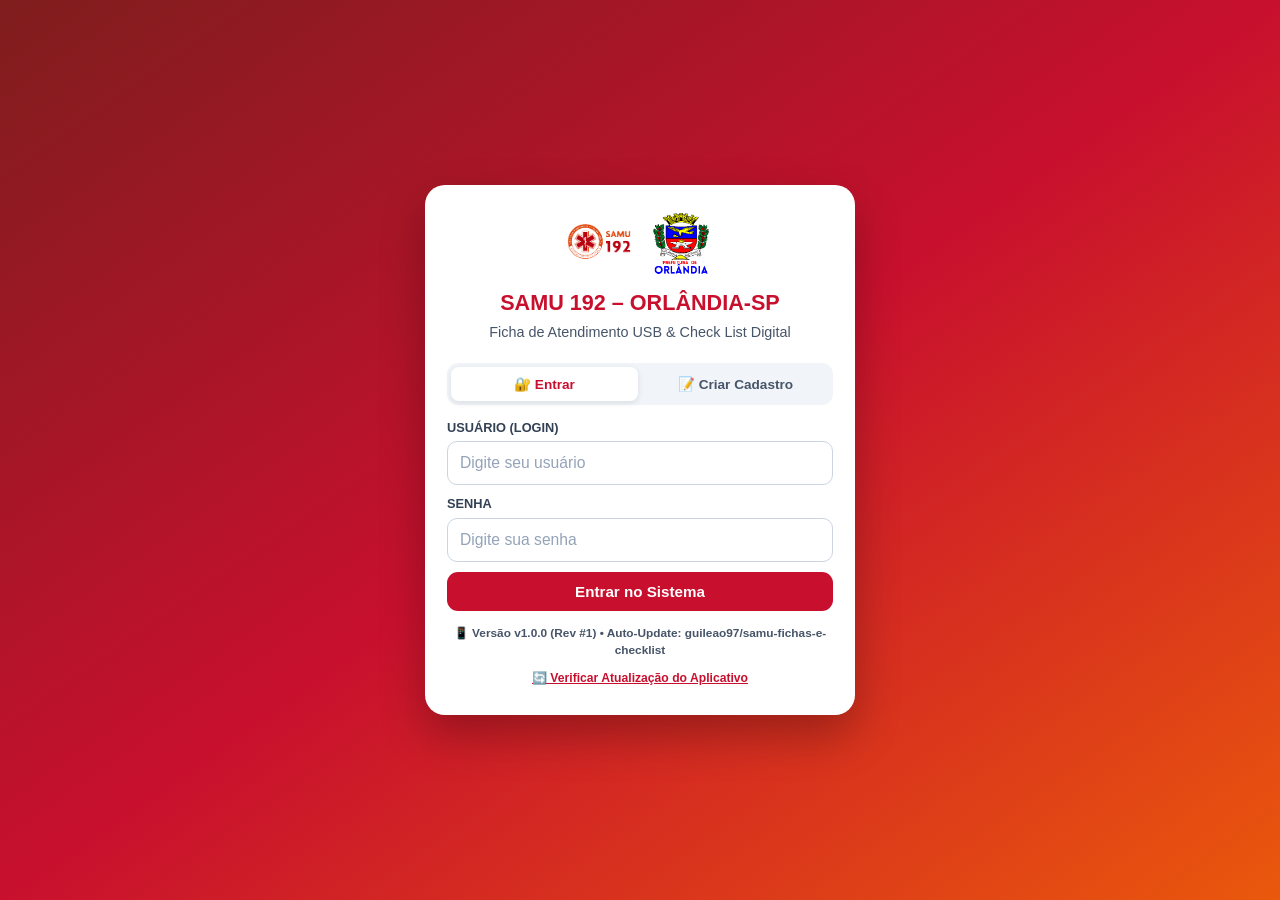
==== commit 75d4a538: "release: SAMU 192 v1.0.4 (build 5 • ota #15)" ====
--- a/android-project/app/src/main/assets/www/index.html
+++ b/android-project/app/src/main/assets/www/index.html
@@ -115,6 +115,7 @@
         <button type="button" class="sync-pill" id="btn-sync-status" title="Sincronizar com Google Drive">
           <span id="sync-status-text">Offline</span>
         </button>
+        <button type="button" class="btn-logout btn-pass-top" id="btn-change-pass" title="Trocar minha senha">🔑 Senha</button>
         <button type="button" class="btn-logout" id="btn-logout">Sair</button>
       </div>
     </header>
@@ -135,8 +136,10 @@
         <div style="display: flex; gap: 8px; flex-wrap: wrap;">
           <button type="button" class="btn btn-whatsapp btn-sm hidden" id="btn-preview-regulacao">📲 Cabeçalho Regulação (WhatsApp)</button>
           <button type="button" class="btn btn-success btn-sm" id="btn-preview-drive">☁️ Enviar p/ Drive</button>
+          <button type="button" class="btn btn-primary btn-sm" id="btn-preview-print-base" style="background:#1d4ed8; border-color:#1d4ed8;">🖨️ Imprimir na Base</button>
           <button type="button" class="btn btn-orange btn-sm" id="btn-preview-share">📤 Salvar / WhatsApp PDF</button>
-          <button type="button" class="btn btn-primary btn-sm" id="btn-preview-print">🖨️ Imprimir</button>
+          <button type="button" class="btn btn-outline btn-sm" id="btn-preview-print" style="background:#fff;">🖨️ Imprimir Local</button>
+          <button type="button" class="btn btn-danger-outline btn-sm hidden" id="btn-preview-delete-admin">🗑️ Excluir do App e Drive</button>
           <button type="button" class="btn btn-secondary btn-sm" id="btn-preview-close">Fechar</button>
         </div>
       </div>
@@ -168,6 +171,11 @@
     <div class="crew-modal-card" id="crew-modal-body"></div>
   </div>
 
+  <!-- MODAL DE TROCA DE SENHA (PRÓPRIO FUNCIONÁRIO OU REDEFINIÇÃO PELO ADM) -->
+  <div id="password-modal" class="sig-modal hidden" style="z-index: 170;">
+    <div class="crew-modal-card" id="password-modal-body"></div>
+  </div>
+
   <script src="js/assets.js"></script>
   <script src="js/schema.js"></script>
   <script src="js/storage.js"></script>
--- a/android-project/app/src/main/assets/www/css/styles.css
+++ b/android-project/app/src/main/assets/www/css/styles.css
@@ -15,6 +15,7 @@
   --success: #16a34a;
   --warning: #d97706;
   --blue: #2563eb;
+  --ink-blue: #1248c4;
   --radius: 14px;
   --shadow: 0 4px 14px rgba(15, 23, 42, 0.07);
 }
@@ -35,6 +36,18 @@
   overscroll-behavior-y: none;
 }
 
+input:not([type="checkbox"]):not([type="radio"]):not([type="button"]):not([type="submit"]),
+textarea,
+select {
+  color: var(--ink-blue);
+}
+
+input::placeholder,
+textarea::placeholder {
+  color: #94a3b8;
+  font-weight: 400;
+}
+
 .hidden { display: none !important; }
 
 /* ===================== TELA DE LOGIN ===================== */
@@ -196,16 +209,32 @@
   cursor: pointer;
 }
 
+.btn-pass-top {
+  background: rgba(255, 255, 255, 0.16);
+}
+
+.pw-pill {
+  background: #fef3c7;
+  color: #92400e;
+  border: 1px solid #fde68a;
+  padding: 1px 6px;
+  border-radius: 6px;
+  font-weight: 800;
+  font-size: 0.8rem;
+}
+
 @media (max-width: 520px) {
-  .topbar { padding: 9px 10px; gap: 6px; }
-  .topbar-actions { gap: 5px; }
+  .topbar { padding: 8px 10px; gap: 6px; flex-wrap: wrap; }
+  .topbar-brand { flex: 1 1 135px; }
+  .topbar-actions { gap: 5px; flex-wrap: wrap; justify-content: flex-end; }
   .sync-pill { padding: 5px 8px; font-size: 0.72rem; }
-  .btn-logout { padding: 5px 8px; font-size: 0.75rem; }
-}
-body.sim-phone-mode .topbar { padding: 9px 10px; gap: 6px; }
-body.sim-phone-mode .topbar-actions { gap: 5px; }
+  .btn-logout { padding: 5px 8px; font-size: 0.74rem; }
+}
+body.sim-phone-mode .topbar { padding: 8px 10px; gap: 6px; flex-wrap: wrap; }
+body.sim-phone-mode .topbar-brand { flex: 1 1 135px; }
+body.sim-phone-mode .topbar-actions { gap: 5px; flex-wrap: wrap; justify-content: flex-end; }
 body.sim-phone-mode .sync-pill { padding: 5px 8px; font-size: 0.72rem; }
-body.sim-phone-mode .btn-logout { padding: 5px 8px; font-size: 0.75rem; }
+body.sim-phone-mode .btn-logout { padding: 5px 8px; font-size: 0.74rem; }
 
 /* ===================== NAVEGAÇÃO INFERIOR ===================== */
 .bottom-nav {
@@ -388,9 +417,15 @@
   border-radius: 10px;
   font-size: 0.98rem;
   font-family: inherit;
-  color: var(--text);
+  font-weight: 600;
+  color: var(--ink-blue);
   background: #ffffff;
   transition: border-color 0.15s;
+}
+
+.field input::placeholder, .field textarea::placeholder {
+  color: #94a3b8;
+  font-weight: 400;
 }
 
 .field input, .field select {
@@ -425,6 +460,8 @@
 .btn-success { background: var(--success); color: #ffffff; }
 .btn-secondary { background: #e2e8f0; color: #1e293b; }
 .btn-outline { background: #ffffff; color: var(--text); border: 1.5px solid var(--border); }
+.btn-danger-outline { background: #fef2f2; color: #b91c1c; border: 1.5px solid #fca5a5; }
+.btn-danger-outline:hover { background: #fee2e2; border-color: #f87171; }
 
 /* ===================== NAVEGAÇÃO POR ETAPAS DA FICHA (ROLAGEM HORIZONTAL) ===================== */
 .step-pills-bar {
@@ -551,10 +588,10 @@
 }
 
 .chip-btn.selected {
-  background: #fef2f2;
-  border-color: var(--samu-red);
-  color: var(--samu-red-dark);
-  box-shadow: inset 0 0 0 1px var(--samu-red);
+  background: #eff6ff;
+  border-color: var(--ink-blue);
+  color: var(--ink-blue);
+  box-shadow: inset 0 0 0 1px var(--ink-blue);
 }
 
 .risk-grid {
@@ -624,6 +661,7 @@
   font-size: 1.02rem;
   font-weight: 800;
   text-align: center;
+  color: var(--ink-blue);
   border: 1.5px solid var(--border);
   border-radius: 8px;
   background: #ffffff;
@@ -725,8 +763,8 @@
   font-weight: 800;
   cursor: pointer;
 }
-.yn-btn.active-yes { background: #dcfce7; border-color: #16a34a; color: #14532d; }
-.yn-btn.active-no { background: #fee2e2; border-color: #dc2626; color: #7f1d1d; }
+.yn-btn.active-yes { background: #eff6ff; border-color: var(--ink-blue); color: var(--ink-blue); box-shadow: inset 0 0 0 1px var(--ink-blue); }
+.yn-btn.active-no { background: var(--ink-blue); border-color: var(--ink-blue); color: #ffffff; }
 
 .pupil-selector {
   display: grid;
@@ -745,9 +783,9 @@
 }
 
 .pupil-card.selected {
-  border-color: var(--samu-red);
-  background: #fef2f2;
-  box-shadow: inset 0 0 0 1px var(--samu-red);
+  border-color: var(--ink-blue);
+  background: #eff6ff;
+  box-shadow: inset 0 0 0 1px var(--ink-blue);
 }
 
 .pupil-card img {
@@ -942,8 +980,17 @@
   font-weight: 800;
   cursor: pointer;
 }
-.code-pill.active-OK { background: #dcfce7; border-color: #16a34a; color: #14532d; }
-.code-pill.active-warn { background: #fee2e2; border-color: #dc2626; color: #991b1b; }
+.code-pill.active-OK {
+  background: #eff6ff;
+  border-color: var(--ink-blue);
+  color: var(--ink-blue);
+  box-shadow: inset 0 0 0 1px var(--ink-blue);
+}
+.code-pill.active-warn {
+  background: var(--ink-blue);
+  border-color: var(--ink-blue);
+  color: #ffffff;
+}
 
 .amb-damage-stage {
   position: relative;
@@ -969,7 +1016,7 @@
   width: 26px;
   height: 26px;
   border-radius: 50%;
-  background: #dc2626;
+  background: var(--ink-blue);
   color: #fff;
   border: 2px solid #fff;
   font-weight: 800;
@@ -994,6 +1041,7 @@
   border: 2px solid var(--border);
   font-size: 1rem;
   font-weight: 600;
+  color: var(--ink-blue);
   background: #ffffff;
 }
 
@@ -1231,12 +1279,12 @@
 }
 
 .select-box-summary.is-nega {
-  color: #0f172a;
+  color: var(--ink-blue);
   font-weight: 800;
 }
 
 .select-box-summary.is-has-items {
-  color: var(--samu-red-dark);
+  color: var(--ink-blue);
   font-weight: 800;
 }
 
@@ -1272,9 +1320,9 @@
   display: inline-flex;
   align-items: center;
   gap: 5px;
-  background: #fef2f2;
-  border: 1px solid #fecaca;
-  color: var(--samu-red-dark);
+  background: #eff6ff;
+  border: 1px solid #bfdbfe;
+  color: var(--ink-blue);
   font-size: 0.77rem;
   font-weight: 800;
   padding: 3px 8px;
@@ -1314,6 +1362,8 @@
   border-radius: 8px;
   font-size: 0.85rem;
   font-family: inherit;
+  font-weight: 600;
+  color: var(--ink-blue);
   background: #ffffff;
 }
 
@@ -1370,8 +1420,8 @@
 }
 
 .select-box-option.is-selected {
-  background: #fef2f2;
-  color: var(--samu-red-dark);
+  background: #eff6ff;
+  color: var(--ink-blue);
 }
 
 .select-box-option.is-nega-opt {
@@ -1381,7 +1431,7 @@
 }
 
 .select-box-option.is-nega-opt.is-selected {
-  background: #0f172a;
+  background: var(--ink-blue);
   color: #ffffff;
 }
 
@@ -1401,15 +1451,15 @@
 }
 
 .select-box-option.is-selected .select-box-check {
-  background: var(--samu-red);
-  border-color: var(--samu-red);
+  background: var(--ink-blue);
+  border-color: var(--ink-blue);
   color: #ffffff;
 }
 
 .select-box-option.is-nega-opt.is-selected .select-box-check {
-  background: #16a34a;
-  border-color: #16a34a;
-  color: #ffffff;
+  background: #ffffff;
+  border-color: #ffffff;
+  color: var(--ink-blue);
 }
 
 .history-title {
@@ -1578,15 +1628,149 @@
   border-color: #0f172a;
   color: #ffffff;
 }
+.receiver-chip-edit {
+  background: none;
+  border: none;
+  font-size: 0.78rem;
+  padding: 0 2px;
+  cursor: pointer;
+  line-height: 1;
+  opacity: 0.88;
+}
+.receiver-chip-edit:hover {
+  opacity: 1;
+  transform: scale(1.08);
+}
 .receiver-chip-del {
   background: none;
   border: none;
   color: #ef4444;
   font-weight: 900;
-  font-size: 0.85rem;
+  font-size: 0.88rem;
   padding: 0 2px;
   cursor: pointer;
   line-height: 1;
+}
+
+.cpf-manage-bar {
+  display: flex;
+  flex-wrap: wrap;
+  align-items: center;
+  gap: 6px;
+  margin-top: 6px;
+  padding: 7px 9px;
+  background: #f0f9ff;
+  border: 1.5px solid #bae6fd;
+  border-radius: 9px;
+}
+
+.cpf-suggest-card {
+  margin-top: 8px;
+  padding: 11px 12px;
+  background: linear-gradient(135deg, #ecfdf5 0%, #f0f9ff 100%);
+  border: 2px solid #10b981;
+  border-radius: 11px;
+  box-shadow: 0 4px 12px rgba(16, 185, 129, 0.14);
+}
+.cpf-suggest-header {
+  display: flex;
+  justify-content: space-between;
+  align-items: center;
+  gap: 6px;
+  flex-wrap: wrap;
+  font-size: 0.82rem;
+  font-weight: 800;
+  color: #065f46;
+  margin-bottom: 6px;
+}
+.cpf-suggest-preview {
+  background: rgba(255, 255, 255, 0.86);
+  border: 1px solid #a7f3d0;
+  border-radius: 8px;
+  padding: 7px 9px;
+  font-size: 0.78rem;
+  color: #1e293b;
+  line-height: 1.45;
+  margin-bottom: 9px;
+}
+.cpf-suggest-actions {
+  display: flex;
+  flex-wrap: wrap;
+  gap: 7px;
+  align-items: center;
+}
+
+.patient-diff-list {
+  display: flex;
+  flex-direction: column;
+  gap: 7px;
+  max-height: 46vh;
+  overflow-y: auto;
+  margin: 10px 0 14px;
+  padding: 2px 1px;
+  text-align: left;
+}
+.patient-diff-item {
+  background: #f8fafc;
+  border: 1.5px solid #e2e8f0;
+  border-radius: 9px;
+  padding: 8px 10px;
+  font-size: 0.82rem;
+}
+.patient-diff-label {
+  font-weight: 800;
+  color: #0f172a;
+  font-size: 0.77rem;
+  text-transform: uppercase;
+  letter-spacing: 0.02em;
+  margin-bottom: 4px;
+}
+.patient-diff-values {
+  display: flex;
+  flex-wrap: wrap;
+  align-items: center;
+  gap: 6px;
+  line-height: 1.35;
+}
+.patient-diff-old {
+  background: #fee2e2;
+  color: #991b1b;
+  padding: 2px 7px;
+  border-radius: 6px;
+  font-weight: 700;
+  word-break: break-word;
+}
+.patient-diff-new {
+  background: #dcfce7;
+  color: #166534;
+  padding: 2px 7px;
+  border-radius: 6px;
+  font-weight: 800;
+  word-break: break-word;
+}
+
+.catalog-subtabs {
+  display: flex;
+  flex-wrap: wrap;
+  gap: 6px;
+  margin-bottom: 10px;
+}
+.catalog-subtab {
+  flex: 1 1 140px;
+  border: 1.5px solid #cbd5e1;
+  background: #f8fafc;
+  color: #334155;
+  border-radius: 10px;
+  padding: 8px 10px;
+  font-size: 0.8rem;
+  font-weight: 800;
+  cursor: pointer;
+  text-align: center;
+}
+.catalog-subtab.active {
+  background: var(--samu-red);
+  border-color: var(--samu-red);
+  color: #ffffff;
 }
 
 .approval-card {
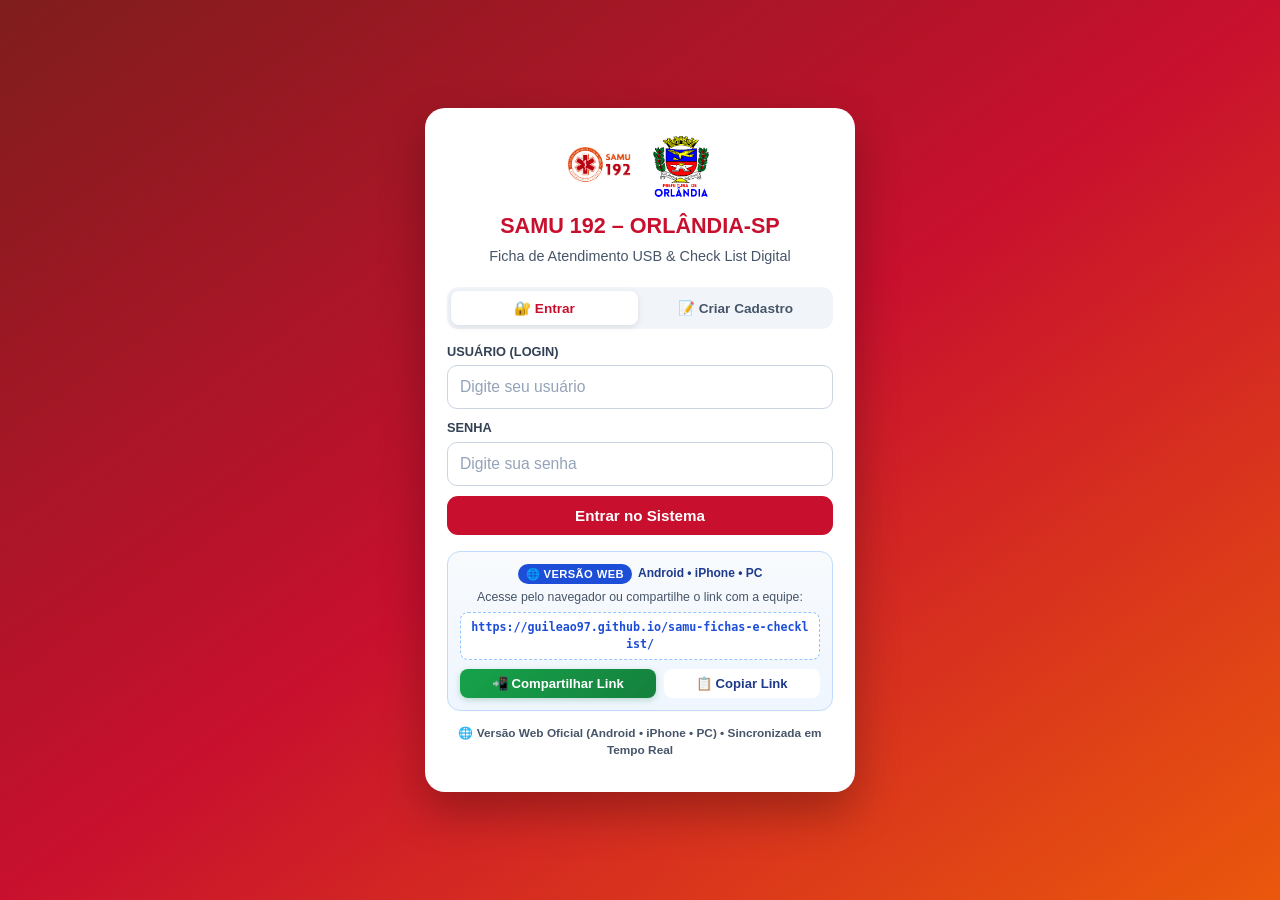
==== commit 87064168: "release: SAMU 192 v1.0.11 (build 12 • ota #33) - v1.0.11: Versao Web Oficial (Android, iPhone e PC) " ====
--- a/android-project/app/src/main/assets/www/index.html
+++ b/android-project/app/src/main/assets/www/index.html
@@ -4,7 +4,14 @@
   <meta charset="UTF-8" />
   <meta name="viewport" content="width=device-width, initial-scale=1.0, viewport-fit=cover" />
   <meta name="theme-color" content="#c8102e" />
+  <meta name="mobile-web-app-capable" content="yes" />
+  <meta name="apple-mobile-web-app-capable" content="yes" />
+  <meta name="apple-mobile-web-app-status-bar-style" content="black-translucent" />
+  <meta name="apple-mobile-web-app-title" content="SAMU 192" />
   <title>SAMU 192 – Orlândia-SP | Ficha de Atendimento & Check List</title>
+  <link rel="icon" type="image/png" href="icon-samu-192.png" />
+  <link rel="apple-touch-icon" href="icon-samu-192.png" />
+  <link rel="manifest" href="manifest.json" />
   <link rel="stylesheet" href="css/styles.css" />
 </head>
 <body>
@@ -88,6 +95,31 @@
           Após enviar, o Administrador aprova na aba <strong>Aprovar</strong> do APK e seu acesso é liberado automaticamente.
         </p>
       </form>
+
+      <div class="login-web-access-card" id="login-web-access-card">
+        <div class="login-web-access-header">
+          <span class="login-web-badge">🌐 VERSÃO WEB</span>
+          <span class="login-web-devices">Android • iPhone • PC</span>
+        </div>
+        <p class="login-web-desc">
+          Acesse pelo navegador ou compartilhe o link com a equipe:
+        </p>
+        <a
+          href="https://guileao97.github.io/samu-fichas-e-checklist/"
+          target="_blank"
+          rel="noopener noreferrer"
+          class="login-web-url-pill"
+          id="login-web-url-link"
+        >https://guileao97.github.io/samu-fichas-e-checklist/</a>
+        <div class="login-web-actions">
+          <button type="button" class="btn btn-sm login-web-btn-share" id="btn-login-share-web-link">
+            📲 Compartilhar Link
+          </button>
+          <button type="button" class="btn btn-sm login-web-btn-copy" id="btn-login-copy-web-link">
+            📋 Copiar Link
+          </button>
+        </div>
+      </div>
 
       <div id="login-version-footer" style="margin-top: 14px; text-align: center; font-size: 0.74rem; color: var(--muted); font-weight: 700;"></div>
       <div style="margin-top: 6px; text-align: center;">
@@ -115,10 +147,38 @@
         <button type="button" class="sync-pill" id="btn-sync-status" title="Sincronizar com Google Drive">
           <span id="sync-status-text">Offline</span>
         </button>
+        <button type="button" class="sync-pill btn-top-update" id="btn-top-check-update" title="Verificar e instalar atualizações do aplicativo">
+          <span id="top-update-text">🔄 Atualizar</span>
+        </button>
         <button type="button" class="btn-logout btn-pass-top" id="btn-change-pass" title="Trocar minha senha">🔑 Senha</button>
         <button type="button" class="btn-logout" id="btn-logout">Sair</button>
       </div>
     </header>
+
+    <!-- BARRA ILUSTRATIVA FIXA DE SINCRONIZAÇÃO E ENVIO EM SEGUNDO PLANO (SEMPRE VISÍVEL EM TODO O APK) -->
+    <div id="global-bg-sync-wrap" class="global-bg-sync-wrap hidden" aria-live="polite">
+      <div id="global-bg-sync-card" class="global-bg-sync-card">
+        <div class="bg-sync-top-row">
+          <div class="bg-sync-title-wrap">
+            <span class="bg-sync-pulse-icon" id="bg-sync-icon">☁️</span>
+            <div class="bg-sync-texts">
+              <div class="bg-sync-title" id="bg-sync-title">Enviando em segundo plano...</div>
+              <div class="bg-sync-detail" id="bg-sync-detail">Preparando envio...</div>
+            </div>
+          </div>
+          <div class="bg-sync-right-actions">
+            <span class="bg-sync-queue-pill hidden" id="bg-sync-queue-pill">1/1</span>
+            <span class="bg-sync-pct" id="bg-sync-pct">0%</span>
+            <button type="button" class="bg-sync-view-pdf-btn hidden" id="btn-bg-sync-view-pdf">👁️ Ver PDF</button>
+            <button type="button" class="bg-sync-close-btn hidden" id="btn-bg-sync-dismiss" title="Fechar aviso">✕</button>
+          </div>
+        </div>
+        <div class="bg-sync-stages" id="bg-sync-stages"></div>
+        <div class="bg-sync-track">
+          <div class="bg-sync-fill" id="bg-sync-fill" style="width: 15%;"></div>
+        </div>
+      </div>
+    </div>
 
     <main class="main-container" id="main-view"></main>
 
@@ -135,11 +195,11 @@
         </div>
         <div style="display: flex; gap: 8px; flex-wrap: wrap;">
           <button type="button" class="btn btn-whatsapp btn-sm hidden" id="btn-preview-regulacao">📲 Cabeçalho Regulação (WhatsApp)</button>
-          <button type="button" class="btn btn-success btn-sm" id="btn-preview-drive">☁️ Enviar p/ Drive</button>
+          <button type="button" class="btn btn-drive-only btn-sm" id="btn-preview-drive">💾 Salvar na Central (Sem Imprimir)</button>
           <button type="button" class="btn btn-primary btn-sm" id="btn-preview-print-base" style="background:#1d4ed8; border-color:#1d4ed8;">🖨️ Imprimir na Base</button>
           <button type="button" class="btn btn-orange btn-sm" id="btn-preview-share">📤 Salvar / WhatsApp PDF</button>
           <button type="button" class="btn btn-outline btn-sm" id="btn-preview-print" style="background:#fff;">🖨️ Imprimir Local</button>
-          <button type="button" class="btn btn-danger-outline btn-sm hidden" id="btn-preview-delete-admin">🗑️ Excluir do App e Drive</button>
+          <button type="button" class="btn btn-danger-outline btn-sm hidden" id="btn-preview-delete-admin">🗑️ Excluir (Servidor e Drive)</button>
           <button type="button" class="btn btn-secondary btn-sm" id="btn-preview-close">Fechar</button>
         </div>
       </div>
--- a/android-project/app/src/main/assets/www/css/styles.css
+++ b/android-project/app/src/main/assets/www/css/styles.css
@@ -25,15 +25,29 @@
   -webkit-tap-highlight-color: transparent;
 }
 
-html, body {
+html {
   margin: 0;
   padding: 0;
+  width: 100%;
+  max-width: 100%;
+  overflow-x: hidden;
+  overflow-y: auto;
+  -webkit-overflow-scrolling: touch;
+}
+
+body {
+  margin: 0;
+  padding: 0;
+  width: 100%;
+  max-width: 100%;
+  min-height: 100vh;
+  overflow-x: clip;
+  overflow-y: visible;
   font-family: -apple-system, BlinkMacSystemFont, 'Segoe UI', Roboto, Helvetica, Arial, sans-serif;
   background: var(--bg);
   color: var(--text);
   font-size: 16px;
   line-height: 1.45;
-  overscroll-behavior-y: none;
 }
 
 input:not([type="checkbox"]):not([type="radio"]):not([type="button"]):not([type="submit"]),
@@ -53,6 +67,9 @@
 /* ===================== TELA DE LOGIN ===================== */
 .login-screen {
   min-height: 100vh;
+  width: 100%;
+  max-width: 100%;
+  overflow-x: clip;
   display: flex;
   align-items: center;
   justify-content: center;
@@ -114,9 +131,115 @@
 
 .login-demo-box strong { color: var(--text); }
 
+.login-web-access-card {
+  margin-top: 16px;
+  padding: 12px;
+  background: linear-gradient(180deg, #f8fafc 0%, #eff6ff 100%);
+  border: 1px solid #bfdbfe;
+  border-radius: 13px;
+  text-align: center;
+}
+
+.login-web-access-header {
+  display: flex;
+  align-items: center;
+  justify-content: center;
+  flex-wrap: wrap;
+  gap: 6px;
+  margin-bottom: 5px;
+}
+
+.login-web-badge {
+  display: inline-flex;
+  align-items: center;
+  gap: 4px;
+  background: #1d4ed8;
+  color: #ffffff;
+  font-size: 0.7rem;
+  font-weight: 800;
+  letter-spacing: 0.4px;
+  padding: 2px 8px;
+  border-radius: 99px;
+}
+
+.login-web-devices {
+  font-size: 0.75rem;
+  font-weight: 800;
+  color: #1e3a8a;
+}
+
+.login-web-desc {
+  margin: 0 0 7px;
+  font-size: 0.77rem;
+  color: var(--muted);
+  line-height: 1.35;
+}
+
+.login-web-url-pill {
+  display: block;
+  width: 100%;
+  background: #ffffff;
+  border: 1px dashed #93c5fd;
+  border-radius: 8px;
+  padding: 6px 8px;
+  margin-bottom: 9px;
+  font-family: ui-monospace, SFMono-Regular, Menlo, Consolas, monospace;
+  font-size: 0.73rem;
+  font-weight: 700;
+  color: #1d4ed8;
+  text-decoration: none;
+  overflow-wrap: anywhere;
+  word-break: break-all;
+  user-select: all;
+  -webkit-user-select: all;
+}
+
+.login-web-url-pill:hover {
+  background: #eff6ff;
+  text-decoration: underline;
+}
+
+.login-web-actions {
+  display: grid;
+  grid-template-columns: minmax(0, 1.25fr) minmax(0, 1fr);
+  gap: 8px;
+}
+
+.login-web-btn-share {
+  background: linear-gradient(135deg, #16a34a 0%, #15803d 100%);
+  color: #ffffff;
+  border: none;
+  font-weight: 800;
+  font-size: 0.78rem;
+  padding: 8px 10px;
+  border-radius: 9px;
+  cursor: pointer;
+  box-shadow: 0 2px 6px rgba(21, 128, 61, 0.25);
+}
+
+.login-web-btn-copy {
+  background: #ffffff;
+  color: #1e3a8a;
+  border: 1px solid #93c5fd;
+  font-weight: 800;
+  font-size: 0.78rem;
+  padding: 8px 10px;
+  border-radius: 9px;
+  cursor: pointer;
+}
+
+@media (max-width: 370px) {
+  .login-web-actions {
+    grid-template-columns: minmax(0, 1fr);
+  }
+}
+
 /* ===================== CABEÇALHO DO APP ===================== */
 .app-shell {
   min-height: 100vh;
+  width: 100%;
+  max-width: 100%;
+  overflow-x: clip;
   padding-bottom: 84px;
 }
 
@@ -124,13 +247,17 @@
   position: sticky;
   top: 0;
   z-index: 40;
+  width: 100%;
+  max-width: 100%;
+  box-sizing: border-box;
   background: linear-gradient(90deg, var(--samu-red-dark), var(--samu-red) 65%, var(--samu-orange));
   color: #ffffff;
   padding: 10px 14px;
   display: flex;
   align-items: center;
   justify-content: space-between;
-  gap: 10px;
+  flex-wrap: wrap;
+  gap: 8px;
   box-shadow: 0 3px 10px rgba(0, 0, 0, 0.16);
 }
 
@@ -139,6 +266,8 @@
   align-items: center;
   gap: 10px;
   min-width: 0;
+  max-width: 100%;
+  flex: 1 1 140px;
 }
 
 .topbar-brand img {
@@ -165,6 +294,11 @@
 
 .topbar-role-badge {
   display: inline-block;
+  max-width: 100%;
+  overflow: hidden;
+  text-overflow: ellipsis;
+  white-space: nowrap;
+  vertical-align: bottom;
   font-size: 0.72rem;
   font-weight: 700;
   text-transform: uppercase;
@@ -177,15 +311,18 @@
 .topbar-actions {
   display: flex;
   align-items: center;
-  gap: 8px;
-  flex-shrink: 0;
+  justify-content: flex-end;
+  flex-wrap: wrap;
+  gap: 6px;
+  min-width: 0;
+  max-width: 100%;
 }
 
 .sync-pill {
   border: none;
   background: rgba(255, 255, 255, 0.18);
   color: #fff;
-  font-size: 0.76rem;
+  font-size: 0.75rem;
   font-weight: 700;
   padding: 6px 10px;
   border-radius: 99px;
@@ -193,10 +330,27 @@
   display: inline-flex;
   align-items: center;
   gap: 5px;
+  max-width: 100%;
+  white-space: nowrap;
+  overflow: hidden;
+  text-overflow: ellipsis;
 }
 
 .sync-pill.pending { background: #f59e0b; color: #111827; }
 .sync-pill.synced { background: rgba(22, 163, 74, 0.88); }
+.btn-top-update {
+  background: rgba(255, 255, 255, 0.22);
+  border: 1px solid rgba(255, 255, 255, 0.35);
+}
+.btn-top-update.checking {
+  background: #0284c7;
+  border-color: #38bdf8;
+}
+.btn-top-update.has-update {
+  background: #16a34a;
+  border-color: #86efac;
+  animation: samuPulseBadge 1.5s infinite;
+}
 
 .btn-logout {
   border: 1px solid rgba(255, 255, 255, 0.45);
@@ -213,6 +367,12 @@
   background: rgba(255, 255, 255, 0.16);
 }
 
+code {
+  overflow-wrap: anywhere;
+  word-break: break-word;
+  max-width: 100%;
+}
+
 .pw-pill {
   background: #fef3c7;
   color: #92400e;
@@ -221,6 +381,8 @@
   border-radius: 6px;
   font-weight: 800;
   font-size: 0.8rem;
+  overflow-wrap: anywhere;
+  word-break: break-word;
 }
 
 @media (max-width: 520px) {
@@ -242,6 +404,10 @@
   bottom: 0;
   left: 0;
   right: 0;
+  width: 100%;
+  max-width: 100%;
+  overflow-x: clip;
+  box-sizing: border-box;
   z-index: 45;
   background: #ffffff;
   border-top: 1px solid var(--border);
@@ -252,8 +418,9 @@
 }
 
 .nav-tab {
-  flex: 1;
+  flex: 1 1 0;
   min-width: 0;
+  overflow: hidden;
   position: relative;
   border: none;
   background: transparent;
@@ -268,6 +435,12 @@
   border-radius: 10px;
   cursor: pointer;
   white-space: nowrap;
+}
+
+.nav-tab > span:last-child {
+  max-width: 100%;
+  overflow: hidden;
+  text-overflow: ellipsis;
 }
 
 .nav-tab .nav-icon { font-size: 1.18rem; line-height: 1.1; position: relative; }
@@ -296,12 +469,20 @@
 
 /* ===================== LAYOUT PRINCIPAL E CARDS ===================== */
 .main-container {
+  width: 100%;
   max-width: 960px;
+  overflow-x: clip;
+  box-sizing: border-box;
   margin: 0 auto;
   padding: 14px 12px 32px;
 }
 
 .card {
+  width: 100%;
+  max-width: 100%;
+  min-width: 0;
+  box-sizing: border-box;
+  overflow-wrap: break-word;
   background: var(--card);
   border-radius: var(--radius);
   padding: 16px;
@@ -332,27 +513,37 @@
 }
 
 /* ===================== FORMULÁRIOS E BOTÕES ===================== */
-.grid-2 { display: grid; grid-template-columns: 1fr 1fr; gap: 10px; }
-.grid-3 { display: grid; grid-template-columns: repeat(3, 1fr); gap: 10px; }
-.grid-4 { display: grid; grid-template-columns: repeat(4, 1fr); gap: 10px; }
-.grid-2-compact { display: grid; grid-template-columns: 1fr 1fr; gap: 10px; }
-.grid-date-kms { display: grid; grid-template-columns: 185px 1fr 1fr; gap: 10px; }
-.grid-cep-addr { display: grid; grid-template-columns: 240px 1fr 130px; gap: 10px; }
-.grid-cpf-docs { display: grid; grid-template-columns: 260px 1fr 1fr; gap: 10px; }
-.grid-cep-city { display: grid; grid-template-columns: 240px 1fr 1fr; gap: 10px; }
-.grid-dn-age { display: grid; grid-template-columns: 1fr 1fr; gap: 10px; }
-.grid-addr-num { display: grid; grid-template-columns: 1fr 140px; gap: 10px; }
-.grid-burns-footer { display: grid; grid-template-columns: 1fr 1fr auto; gap: 10px; align-items: end; width: 100%; }
-.grid-vitals { display: grid; grid-template-columns: repeat(3, 1fr); gap: 10px; }
-.grid-abast { display: grid; grid-template-columns: repeat(3, 1fr); gap: 10px; }
-.grid-enf-header { display: grid; grid-template-columns: 175px 160px 1fr 190px; gap: 10px; }
+.grid-2 { display: grid; grid-template-columns: minmax(0, 1fr) minmax(0, 1fr); gap: 10px; }
+.grid-3 { display: grid; grid-template-columns: repeat(3, minmax(0, 1fr)); gap: 10px; }
+.grid-4 { display: grid; grid-template-columns: repeat(4, minmax(0, 1fr)); gap: 10px; }
+.grid-2-compact { display: grid; grid-template-columns: minmax(0, 1fr) minmax(0, 1fr); gap: 10px; }
+.grid-date-kms { display: grid; grid-template-columns: 185px minmax(0, 1fr) minmax(0, 1fr); gap: 10px; }
+.grid-cep-addr { display: grid; grid-template-columns: 240px minmax(0, 1fr) 130px; gap: 10px; }
+.grid-cpf-docs { display: grid; grid-template-columns: 260px minmax(0, 1fr) minmax(0, 1fr); gap: 10px; }
+.grid-cep-city { display: grid; grid-template-columns: 240px minmax(0, 1fr) minmax(0, 1fr); gap: 10px; }
+.grid-dn-age { display: grid; grid-template-columns: minmax(0, 1fr) minmax(0, 1fr); gap: 10px; }
+.grid-dn-age-cnt { display: grid; grid-template-columns: 185px 140px minmax(0, 1fr); gap: 10px; }
+.grid-addr-num { display: grid; grid-template-columns: minmax(0, 1fr) 140px; gap: 10px; }
+.grid-burns-footer { display: grid; grid-template-columns: minmax(0, 1fr) minmax(0, 1fr) auto; gap: 10px; align-items: end; width: 100%; }
+.grid-vitals { display: grid; grid-template-columns: repeat(3, minmax(0, 1fr)); gap: 10px; }
+.grid-abast { display: grid; grid-template-columns: repeat(3, minmax(0, 1fr)); gap: 10px; }
+.grid-enf-header { display: grid; grid-template-columns: 175px 160px minmax(0, 1fr) 190px; gap: 10px; }
+
+.grid-2 > *, .grid-3 > *, .grid-4 > *, .grid-2-compact > *,
+.grid-date-kms > *, .grid-cep-addr > *, .grid-cpf-docs > *,
+.grid-cep-city > *, .grid-dn-age > *, .grid-dn-age-cnt > *,
+.grid-addr-num > *, .grid-burns-footer > *, .grid-vitals > *,
+.grid-abast > *, .grid-enf-header > * {
+  min-width: 0;
+  max-width: 100%;
+}
 
 /* Celulares reais (<= 680px) E modo celular do simulador PC (430px) */
 @media (max-width: 680px) {
-  .grid-2, .grid-3, .grid-4, .grid-enf-header, .grid-2-mobile-1 { grid-template-columns: 1fr; }
-  .grid-date-kms, .grid-cpf-docs, .grid-cep-city, .grid-abast, .grid-vitals, .grid-burns-footer { grid-template-columns: 1fr 1fr; }
-  .grid-cep-addr, .grid-addr-num { grid-template-columns: 1fr 112px; }
-  .grid-dn-age { grid-template-columns: 1.35fr 0.85fr; }
+  .grid-2, .grid-3, .grid-4, .grid-enf-header, .grid-2-mobile-1 { grid-template-columns: minmax(0, 1fr); }
+  .grid-date-kms, .grid-cpf-docs, .grid-cep-city, .grid-abast, .grid-vitals, .grid-burns-footer { grid-template-columns: minmax(0, 1fr) minmax(0, 1fr); }
+  .grid-cep-addr, .grid-addr-num { grid-template-columns: minmax(0, 1fr) 112px; }
+  .grid-dn-age, .grid-dn-age-cnt { grid-template-columns: minmax(0, 1.35fr) minmax(0, 0.85fr); }
   .field-full-phone { grid-column: 1 / -1; }
 }
 
@@ -361,7 +552,7 @@
 body.sim-phone-mode .grid-4,
 body.sim-phone-mode .grid-enf-header,
 body.sim-phone-mode .grid-2-mobile-1 {
-  grid-template-columns: 1fr;
+  grid-template-columns: minmax(0, 1fr);
 }
 body.sim-phone-mode .grid-date-kms,
 body.sim-phone-mode .grid-cpf-docs,
@@ -369,14 +560,15 @@
 body.sim-phone-mode .grid-abast,
 body.sim-phone-mode .grid-vitals,
 body.sim-phone-mode .grid-burns-footer {
-  grid-template-columns: 1fr 1fr;
+  grid-template-columns: minmax(0, 1fr) minmax(0, 1fr);
 }
 body.sim-phone-mode .grid-cep-addr,
 body.sim-phone-mode .grid-addr-num {
-  grid-template-columns: 1fr 112px;
-}
-body.sim-phone-mode .grid-dn-age {
-  grid-template-columns: 1.35fr 0.85fr;
+  grid-template-columns: minmax(0, 1fr) 112px;
+}
+body.sim-phone-mode .grid-dn-age,
+body.sim-phone-mode .grid-dn-age-cnt {
+  grid-template-columns: minmax(0, 1.35fr) minmax(0, 0.85fr);
 }
 body.sim-phone-mode .field-full-phone {
   grid-column: 1 / -1;
@@ -384,9 +576,9 @@
 
 @media (max-width: 350px) {
   .grid-2-compact, .grid-date-kms, .grid-cpf-docs, .grid-cep-city,
-  .grid-cep-addr, .grid-addr-num, .grid-dn-age, .grid-burns-footer,
+  .grid-cep-addr, .grid-addr-num, .grid-dn-age, .grid-dn-age-cnt, .grid-burns-footer,
   .grid-vitals, .grid-abast {
-    grid-template-columns: 1fr;
+    grid-template-columns: minmax(0, 1fr);
   }
 }
 
@@ -438,6 +630,54 @@
   box-shadow: 0 0 0 3px rgba(200, 16, 46, 0.12);
 }
 
+.pa-input-box {
+  display: flex;
+  align-items: center;
+  width: 100%;
+  min-height: 44px;
+  border: 1.5px solid var(--border);
+  border-radius: 10px;
+  background: #ffffff;
+  padding: 0 6px;
+  transition: border-color 0.15s, box-shadow 0.15s;
+  cursor: text;
+}
+
+.pa-input-box:focus-within {
+  border-color: var(--samu-red);
+  box-shadow: 0 0 0 3px rgba(200, 16, 46, 0.12);
+}
+
+.pa-input-box input.pa-part-inp {
+  flex: 1 1 0;
+  width: 0;
+  min-width: 0;
+  min-height: 41px;
+  border: none !important;
+  box-shadow: none !important;
+  background: transparent;
+  padding: 8px 3px;
+  text-align: center;
+  font-size: 0.98rem;
+  font-weight: 700;
+  color: var(--ink-blue);
+}
+
+.pa-input-box input.pa-part-inp:focus {
+  outline: none;
+  border: none !important;
+  box-shadow: none !important;
+}
+
+.pa-input-box .pa-x-sep {
+  flex: 0 0 auto;
+  padding: 0 4px;
+  font-size: 0.96rem;
+  font-weight: 800;
+  color: #475569;
+  user-select: none;
+}
+
 .btn {
   display: inline-flex;
   align-items: center;
@@ -464,6 +704,40 @@
 .btn-danger-outline:hover { background: #fee2e2; border-color: #f87171; }
 
 /* ===================== NAVEGAÇÃO POR ETAPAS DA FICHA (ROLAGEM HORIZONTAL) ===================== */
+.sticky-ficha-nav-stack {
+  position: sticky;
+  top: calc(var(--topbar-h, 58px) + var(--bgsync-h, 0px));
+  z-index: 44;
+  background: var(--bg);
+  padding: 4px 0 6px;
+  margin-bottom: 10px;
+}
+
+.sticky-ficha-nav-stack .quick-draft-bar {
+  position: static;
+  margin-bottom: 7px;
+}
+
+.sticky-ficha-nav-stack .step-pills-bar {
+  margin-bottom: 0;
+  background: #ffffff;
+  border: 1.5px solid #dbe3ee;
+  border-radius: 12px;
+  padding: 5px 5px 3px;
+  box-shadow: 0 4px 12px rgba(15, 23, 42, 0.09);
+}
+
+.step-pills-bar[data-step-bar="enf-sections"] {
+  position: sticky;
+  top: calc(var(--topbar-h, 58px) + var(--bgsync-h, 0px) + var(--draftbar-h, 52px) + 4px);
+  z-index: 43;
+  background: #ffffff;
+  border: 1.5px solid #dbe3ee;
+  border-radius: 12px;
+  padding: 5px 5px 3px;
+  box-shadow: 0 4px 12px rgba(15, 23, 42, 0.09);
+}
+
 .step-pills-bar {
   display: flex;
   align-items: center;
@@ -1059,6 +1333,11 @@
 }
 
 .history-card {
+  width: 100%;
+  max-width: 100%;
+  min-width: 0;
+  box-sizing: border-box;
+  overflow-wrap: break-word;
   background: #ffffff;
   border-radius: 13px;
   padding: 14px;
@@ -1071,12 +1350,18 @@
   display: flex;
   justify-content: space-between;
   align-items: flex-start;
+  flex-wrap: wrap;
   gap: 8px;
   margin-bottom: 6px;
 }
 
 .type-badge {
   display: inline-block;
+  max-width: 100%;
+  white-space: normal;
+  overflow-wrap: anywhere;
+  word-break: break-word;
+  line-height: 1.3;
   font-size: 0.72rem;
   font-weight: 800;
   padding: 3px 8px;
@@ -1097,11 +1382,273 @@
 .status-pending { background: #fef3c7; color: #b45309; }
 .status-draft { background: #ede9fe; color: #6d28d9; border: 1px solid #c4b5fd; }
 
+/* ===================== BARRA ILUSTRATIVA FIXA DE SINCRONIZAÇÃO & ENVIO EM 2º PLANO ===================== */
+@keyframes samuStripesMove {
+  0% { background-position: 0 0; }
+  100% { background-position: 28px 0; }
+}
+@keyframes samuPulseBadge {
+  0%, 100% { transform: scale(1); }
+  50% { transform: scale(1.04); }
+}
+@keyframes samuIconFloat {
+  0%, 100% { transform: translateY(0); }
+  50% { transform: translateY(-2px); }
+}
+
+.global-bg-sync-wrap {
+  position: sticky;
+  top: var(--topbar-h, 58px);
+  z-index: 45;
+  width: 100%;
+  max-width: 960px;
+  margin: 0 auto;
+  padding: 8px 12px 6px;
+  background: var(--bg);
+}
+
+.global-bg-sync-card {
+  background: linear-gradient(135deg, #0f172a 0%, #1e293b 100%);
+  color: #f8fafc;
+  border-radius: 12px;
+  padding: 8px 11px 9px;
+  border: 1px solid rgba(56, 189, 248, 0.35);
+  box-shadow: 0 6px 16px rgba(15, 23, 42, 0.24);
+  transition: border-color 0.25s ease, background 0.25s ease;
+}
+
+.global-bg-sync-card.state-success {
+  background: linear-gradient(135deg, #064e3b 0%, #0f172a 85%);
+  border-color: rgba(74, 222, 128, 0.55);
+}
+
+.global-bg-sync-card.state-warning {
+  background: linear-gradient(135deg, #78350f 0%, #0f172a 85%);
+  border-color: rgba(251, 191, 36, 0.55);
+}
+
+/* Quando acoplada diretamente à barra Salvar Rascunho | Cabeçalho Regulação | Rascunhos */
+body.bg-sync-docked-draft .global-bg-sync-wrap {
+  padding-bottom: 0;
+}
+body.bg-sync-docked-draft .global-bg-sync-card {
+  border-bottom-left-radius: 0;
+  border-bottom-right-radius: 0;
+  border-bottom: 1px solid rgba(255, 255, 255, 0.14);
+  box-shadow: none;
+}
+body.bg-sync-docked-draft .main-container {
+  padding-top: 0;
+}
+body.bg-sync-docked-draft .sticky-ficha-nav-stack {
+  padding-top: 0;
+}
+body.bg-sync-docked-draft .quick-draft-bar {
+  border-top-left-radius: 0;
+  border-top-right-radius: 0;
+}
+
+.bg-sync-top-row {
+  display: flex;
+  align-items: center;
+  justify-content: space-between;
+  gap: 8px;
+  margin-bottom: 5px;
+}
+
+.bg-sync-title-wrap {
+  display: flex;
+  align-items: center;
+  gap: 8px;
+  min-width: 0;
+  flex: 1;
+}
+
+.bg-sync-pulse-icon {
+  font-size: 1.15rem;
+  line-height: 1;
+  flex-shrink: 0;
+  display: inline-block;
+  animation: samuIconFloat 1.4s ease-in-out infinite;
+}
+
+.global-bg-sync-card.state-success .bg-sync-pulse-icon,
+.global-bg-sync-card.state-warning .bg-sync-pulse-icon {
+  animation: none;
+}
+
+.bg-sync-texts {
+  min-width: 0;
+  flex: 1;
+}
+
+.bg-sync-title {
+  font-size: 0.79rem;
+  font-weight: 800;
+  color: #ffffff;
+  white-space: nowrap;
+  overflow: hidden;
+  text-overflow: ellipsis;
+}
+
+.bg-sync-detail {
+  font-size: 0.71rem;
+  font-weight: 600;
+  color: #bae6fd;
+  white-space: nowrap;
+  overflow: hidden;
+  text-overflow: ellipsis;
+}
+
+.global-bg-sync-card.state-success .bg-sync-detail { color: #86efac; }
+.global-bg-sync-card.state-warning .bg-sync-detail { color: #fde68a; }
+
+.bg-sync-right-actions {
+  display: flex;
+  align-items: center;
+  gap: 6px;
+  flex-shrink: 0;
+}
+
+.bg-sync-queue-pill {
+  background: rgba(56, 189, 248, 0.22);
+  color: #7dd3fc;
+  border: 1px solid rgba(56, 189, 248, 0.4);
+  font-size: 0.68rem;
+  font-weight: 800;
+  padding: 2px 7px;
+  border-radius: 99px;
+}
+
+.bg-sync-pct {
+  font-size: 0.75rem;
+  font-weight: 900;
+  color: #38bdf8;
+  min-width: 32px;
+  text-align: right;
+}
+
+.global-bg-sync-card.state-success .bg-sync-pct { color: #4ade80; }
+.global-bg-sync-card.state-warning .bg-sync-pct { color: #fbbf24; }
+
+.bg-sync-view-pdf-btn {
+  background: #22c55e;
+  color: #052e16;
+  border: none;
+  border-radius: 8px;
+  padding: 5px 9px;
+  font-size: 0.73rem;
+  font-weight: 900;
+  cursor: pointer;
+  white-space: nowrap;
+  box-shadow: 0 2px 8px rgba(34, 197, 94, 0.35);
+}
+.bg-sync-view-pdf-btn:active { transform: scale(0.97); }
+
+.bg-sync-close-btn {
+  background: rgba(255, 255, 255, 0.12);
+  color: #cbd5e1;
+  border: none;
+  border-radius: 6px;
+  width: 24px;
+  height: 24px;
+  font-size: 0.76rem;
+  font-weight: 800;
+  cursor: pointer;
+  display: inline-flex;
+  align-items: center;
+  justify-content: center;
+}
+
+.bg-sync-stages {
+  display: flex;
+  align-items: center;
+  gap: 5px;
+  margin-bottom: 6px;
+  flex-wrap: wrap;
+}
+
+.bg-stage-chip {
+  font-size: 0.67rem;
+  font-weight: 800;
+  padding: 2px 7px;
+  border-radius: 99px;
+  background: rgba(255, 255, 255, 0.08);
+  color: #94a3b8;
+  border: 1px solid rgba(255, 255, 255, 0.1);
+  display: inline-flex;
+  align-items: center;
+  gap: 3px;
+}
+
+.bg-stage-chip.active {
+  background: rgba(14, 165, 233, 0.25);
+  color: #e0f2fe;
+  border-color: #38bdf8;
+}
+
+.bg-stage-chip.done {
+  background: rgba(22, 163, 74, 0.28);
+  color: #bbf7d0;
+  border-color: #4ade80;
+}
+
+.bg-stage-chip.queued {
+  background: rgba(245, 158, 11, 0.25);
+  color: #fef3c7;
+  border-color: #fbbf24;
+}
+
+.bg-stage-arrow {
+  font-size: 0.65rem;
+  color: #64748b;
+  font-weight: 900;
+}
+
+.bg-sync-track {
+  width: 100%;
+  height: 7px;
+  background: rgba(255, 255, 255, 0.13);
+  border-radius: 99px;
+  overflow: hidden;
+}
+
+.bg-sync-fill {
+  height: 100%;
+  border-radius: 99px;
+  background-color: #0ea5e9;
+  background-image: linear-gradient(
+    45deg,
+    rgba(255, 255, 255, 0.24) 25%,
+    transparent 25%,
+    transparent 50%,
+    rgba(255, 255, 255, 0.24) 50%,
+    rgba(255, 255, 255, 0.24) 75%,
+    transparent 75%,
+    transparent
+  );
+  background-size: 28px 28px;
+  animation: samuStripesMove 0.85s linear infinite;
+  transition: width 0.28s ease, background-color 0.25s ease;
+}
+
+.global-bg-sync-card.state-success .bg-sync-fill {
+  background-color: #22c55e;
+  background-image: none;
+  animation: none;
+}
+
+.global-bg-sync-card.state-warning .bg-sync-fill {
+  background-color: #f59e0b;
+  background-image: none;
+  animation: none;
+}
+
 /* ===================== BARRA FIXA DE ACESSO FÁCIL A RASCUNHOS ===================== */
 .quick-draft-bar {
   position: sticky;
-  top: 56px;
-  z-index: 45;
+  top: calc(var(--topbar-h, 58px) + var(--bgsync-h, 0px));
+  z-index: 44;
   background: linear-gradient(135deg, #1e293b 0%, #0f172a 100%);
   color: #fff;
   border-radius: 12px;
@@ -1231,8 +1778,12 @@
 
 /* ===================== CAIXA DE SELEÇÃO (MEDICAMENTOS E ALERGIAS) ===================== */
 .select-box-wrap {
+  width: 100%;
+  max-width: 100%;
+  min-width: 0;
+  box-sizing: border-box;
   border: 1.5px solid var(--border);
-  border-radius: 11px;
+  border-radius: 10px;
   background: #ffffff;
   margin-bottom: 9px;
   overflow: hidden;
@@ -1246,18 +1797,23 @@
 
 .select-box-trigger {
   width: 100%;
+  max-width: 100%;
+  min-width: 0;
+  min-height: 44px;
+  box-sizing: border-box;
   border: none;
   background: #ffffff;
-  padding: 11px 13px;
+  padding: 8px 12px;
   display: flex;
   align-items: center;
   justify-content: space-between;
-  gap: 10px;
+  gap: 8px;
   cursor: pointer;
   text-align: left;
   font-family: inherit;
-  font-size: 0.94rem;
+  font-size: 0.9rem;
   color: var(--text);
+  overflow: hidden;
 }
 
 .select-box-trigger:active {
@@ -1265,7 +1821,7 @@
 }
 
 .select-box-summary {
-  flex: 1;
+  flex: 1 1 0%;
   min-width: 0;
   white-space: nowrap;
   overflow: hidden;
@@ -1290,12 +1846,12 @@
 
 .select-box-chevron {
   flex-shrink: 0;
-  font-size: 0.82rem;
-  font-weight: 900;
+  font-size: 0.76rem;
+  font-weight: 800;
   color: #475569;
   background: #f1f5f9;
-  padding: 4px 8px;
-  border-radius: 7px;
+  padding: 3px 7px;
+  border-radius: 6px;
   transition: transform 0.15s;
 }
 
@@ -1538,11 +2094,31 @@
   z-index: 120;
   background: #0f172a;
   color: #fff;
-  padding: 10px 18px;
-  border-radius: 99px;
-  font-size: 0.88rem;
+  padding: 10px 16px;
+  border-radius: 16px;
+  font-size: 0.86rem;
   font-weight: 700;
   box-shadow: 0 8px 24px rgba(0, 0, 0, 0.28);
+  display: flex;
+  align-items: center;
+  gap: 10px;
+  max-width: calc(100vw - 24px);
+}
+.toast-banner.toast-success {
+  background: #064e3b;
+  border: 1.5px solid #34d399;
+}
+.toast-action-btn {
+  background: #22c55e;
+  color: #052e16;
+  border: none;
+  border-radius: 8px;
+  padding: 5px 10px;
+  font-size: 0.78rem;
+  font-weight: 900;
+  cursor: pointer;
+  white-space: nowrap;
+  flex-shrink: 0;
 }
 
 /* ===================== ABAS ENTRAR / CRIAR CADASTRO ===================== */
@@ -1789,7 +2365,7 @@
   margin-bottom: 6px;
 }
 
-/* ===================== BOTÃO WHATSAPP REGULAÇÃO MÉDICA ===================== */
+/* ===================== BOTÃO WHATSAPP REGULAÇÃO MÉDICA & SÓ ENVIAR AO DRIVE ===================== */
 .btn-whatsapp {
   background: linear-gradient(135deg, #128c7e 0%, #25d366 100%);
   color: #ffffff;
@@ -1798,6 +2374,17 @@
   box-shadow: 0 3px 10px rgba(18, 140, 126, 0.28);
 }
 .btn-whatsapp:active {
+  transform: scale(0.98);
+}
+
+.btn-drive-only {
+  background: linear-gradient(135deg, #0369a1 0%, #0284c7 100%);
+  color: #ffffff;
+  border: none;
+  font-weight: 800;
+  box-shadow: 0 3px 10px rgba(2, 132, 199, 0.28);
+}
+.btn-drive-only:active {
   transform: scale(0.98);
 }
 
@@ -2064,3 +2651,43 @@
   padding-top: 12px;
   border-top: 1.5px dashed #cbd5e1;
 }
+
+/* ===================== CONVITE E ACEITE DE EQUIPE DO PLANTÃO ===================== */
+.crew-status-pill {
+  display: inline-flex;
+  align-items: center;
+  gap: 4px;
+  font-size: 0.7rem;
+  font-weight: 800;
+  padding: 2px 7px;
+  border-radius: 99px;
+}
+.crew-status-pill.accepted {
+  background: #dcfce7;
+  color: #14532d;
+  border: 1px solid #86efac;
+}
+.crew-status-pill.pending {
+  background: #fef3c7;
+  color: #92400e;
+  border: 1px solid #fcd34d;
+}
+.crew-status-pill.declined {
+  background: #fee2e2;
+  color: #991b1b;
+  border: 1px solid #fca5a5;
+}
+
+.crew-invite-banner {
+  background: linear-gradient(135deg, #eff6ff 0%, #dbeafe 100%);
+  border: 2px solid #2563eb;
+  border-radius: 12px;
+  padding: 10px 12px;
+  margin-bottom: 10px;
+  display: flex;
+  align-items: center;
+  justify-content: space-between;
+  flex-wrap: wrap;
+  gap: 8px;
+  box-shadow: 0 4px 12px rgba(37, 99, 235, 0.14);
+}
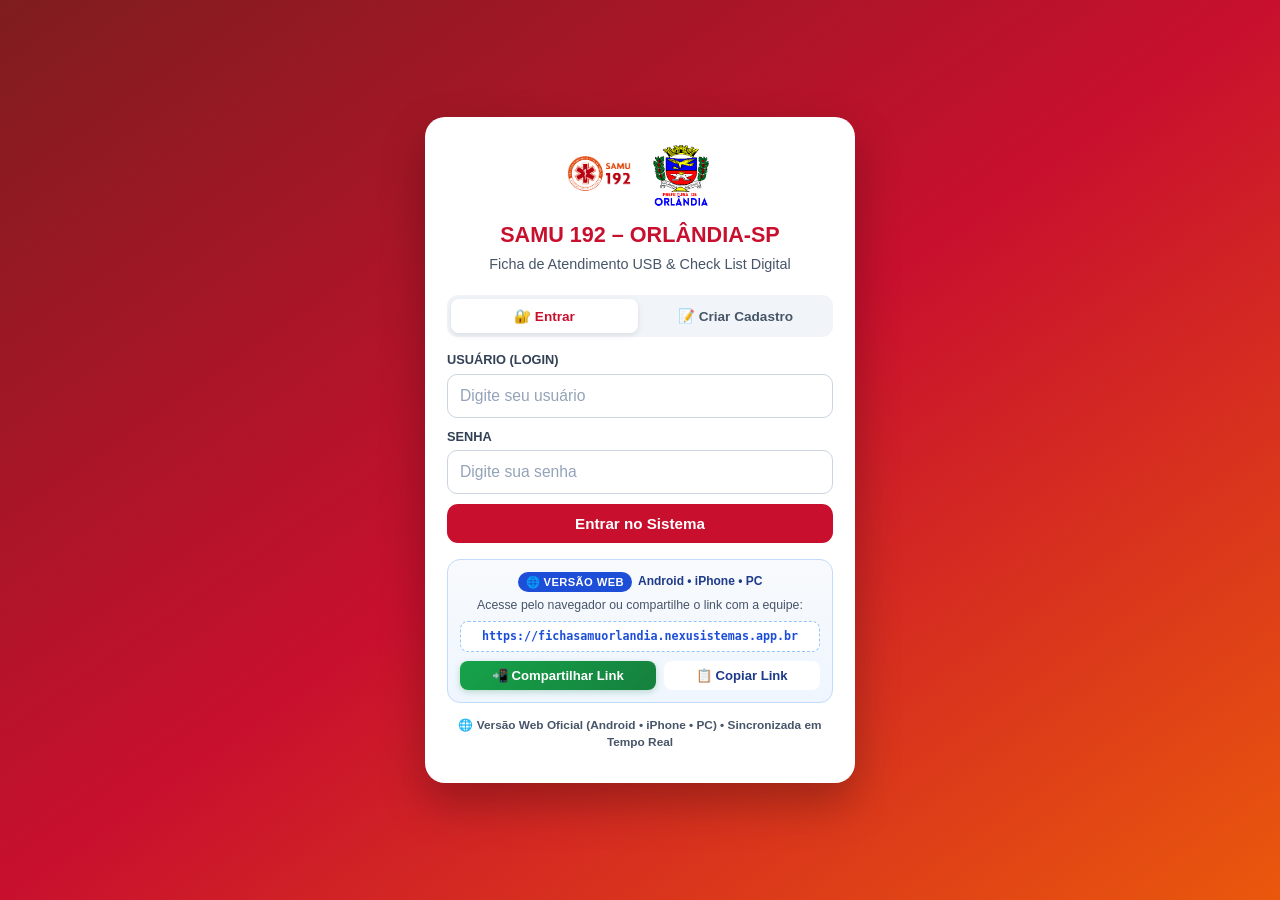
==== commit 6f489d8b: "release: SAMU 192 v1.0.21 (build 23 • ota #44)" ====
--- a/android-project/app/src/main/assets/www/index.html
+++ b/android-project/app/src/main/assets/www/index.html
@@ -105,12 +105,12 @@
           Acesse pelo navegador ou compartilhe o link com a equipe:
         </p>
         <a
-          href="https://guileao97.github.io/samu-fichas-e-checklist/"
+          href="https://fichasamuorlandia.nexusistemas.app.br"
           target="_blank"
           rel="noopener noreferrer"
           class="login-web-url-pill"
           id="login-web-url-link"
-        >https://guileao97.github.io/samu-fichas-e-checklist/</a>
+        >https://fichasamuorlandia.nexusistemas.app.br</a>
         <div class="login-web-actions">
           <button type="button" class="btn btn-sm login-web-btn-share" id="btn-login-share-web-link">
             📲 Compartilhar Link
